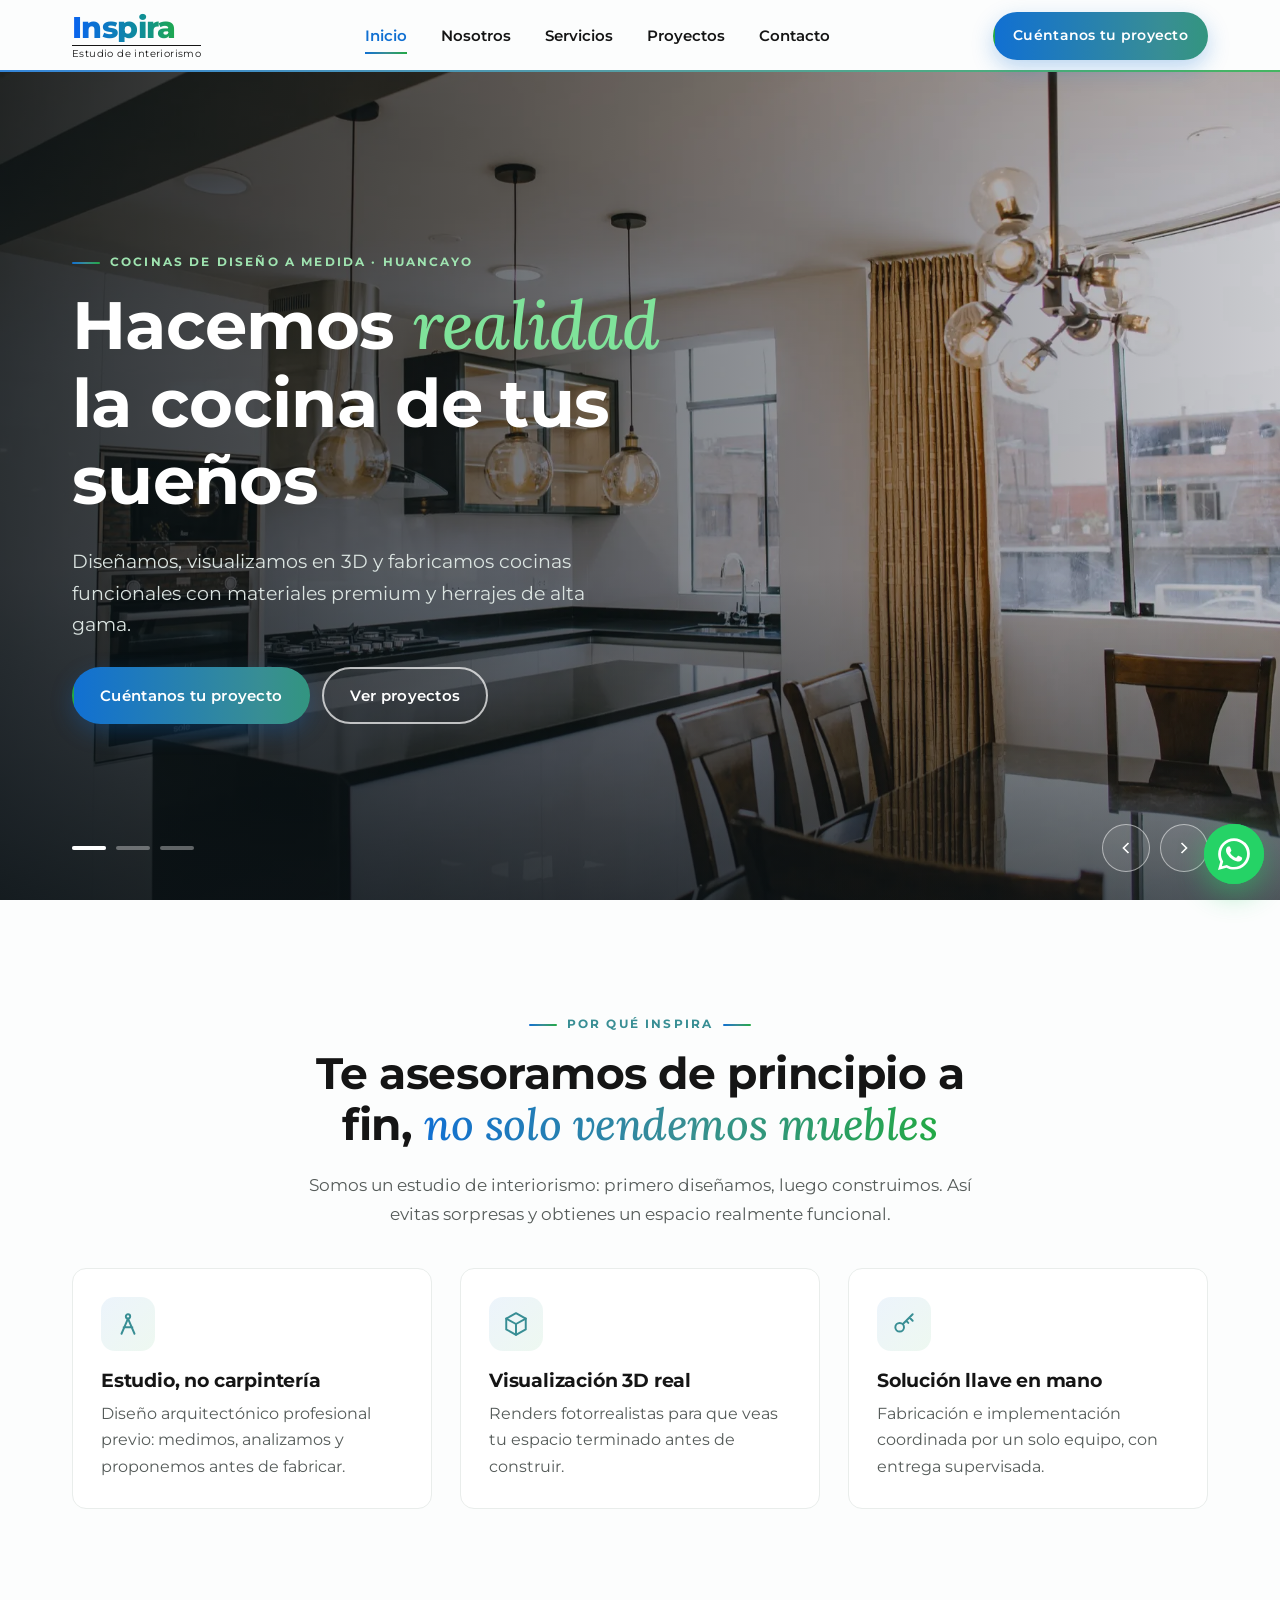
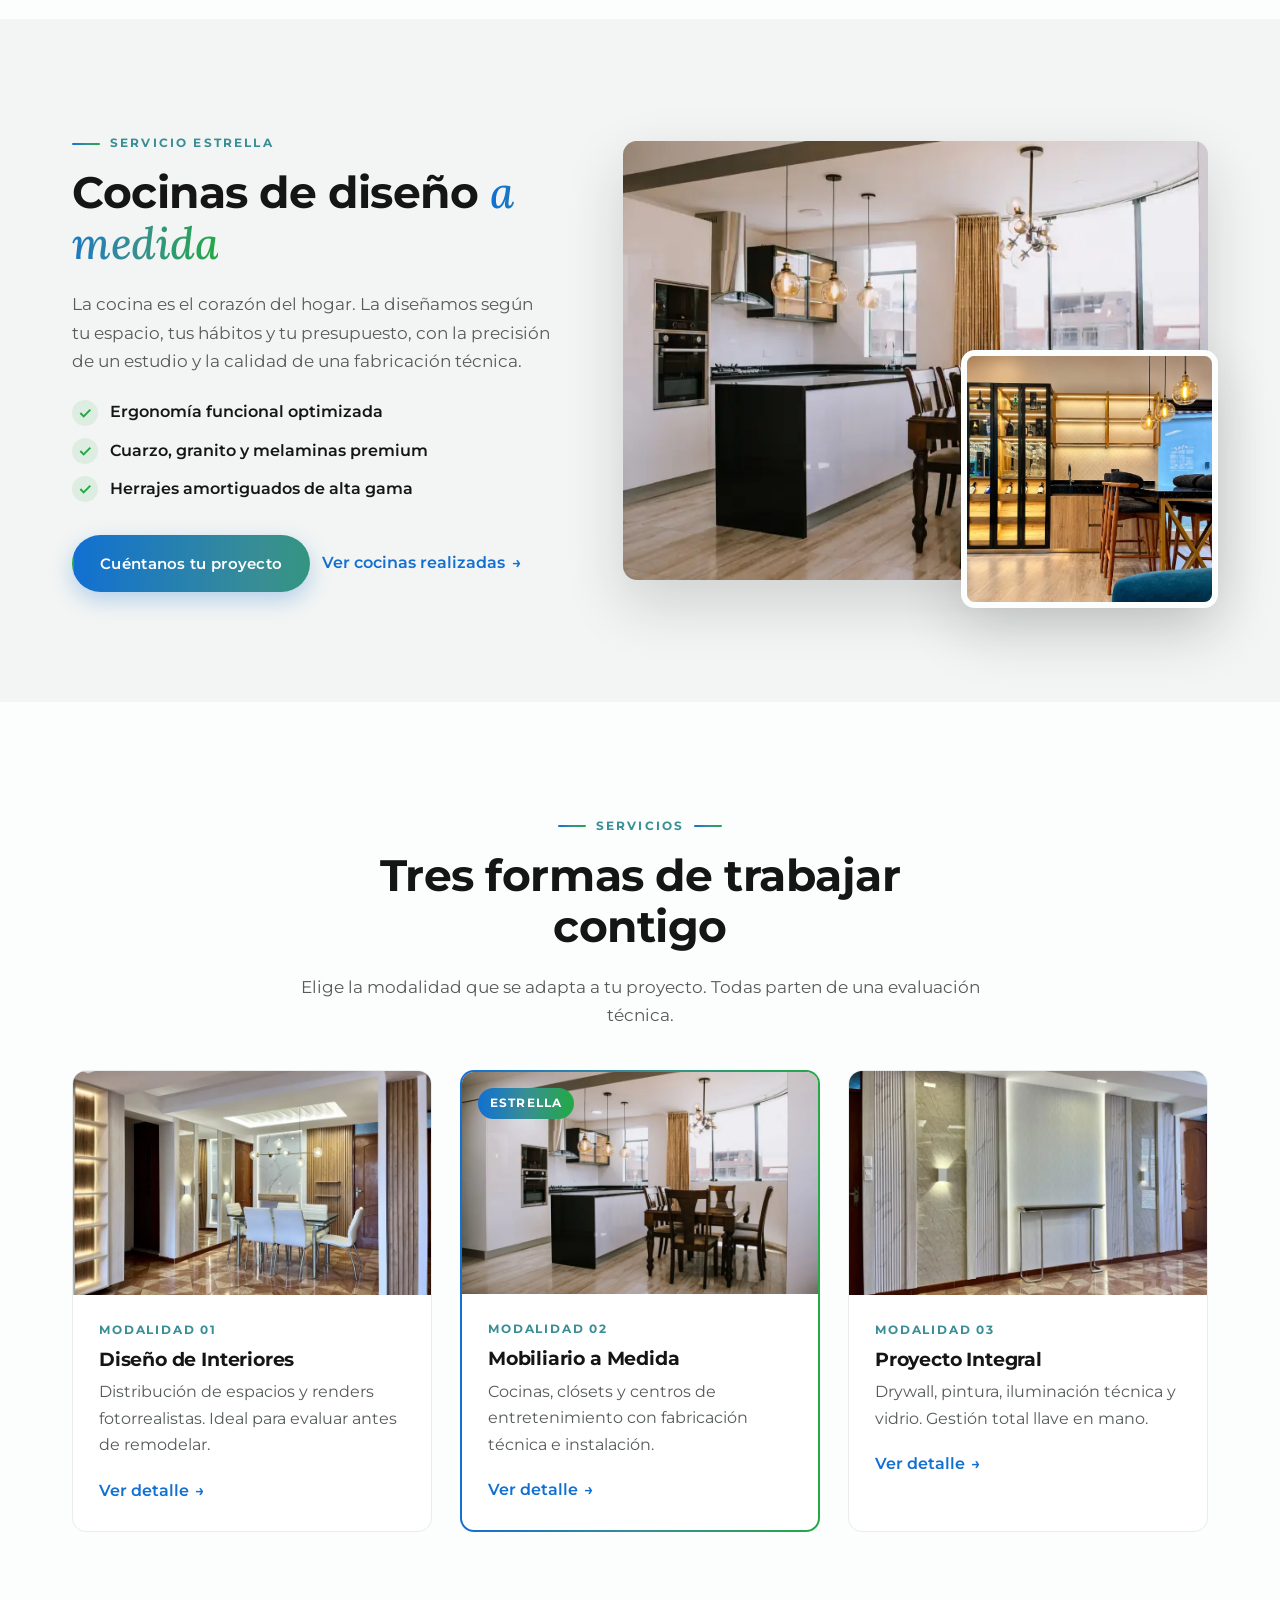
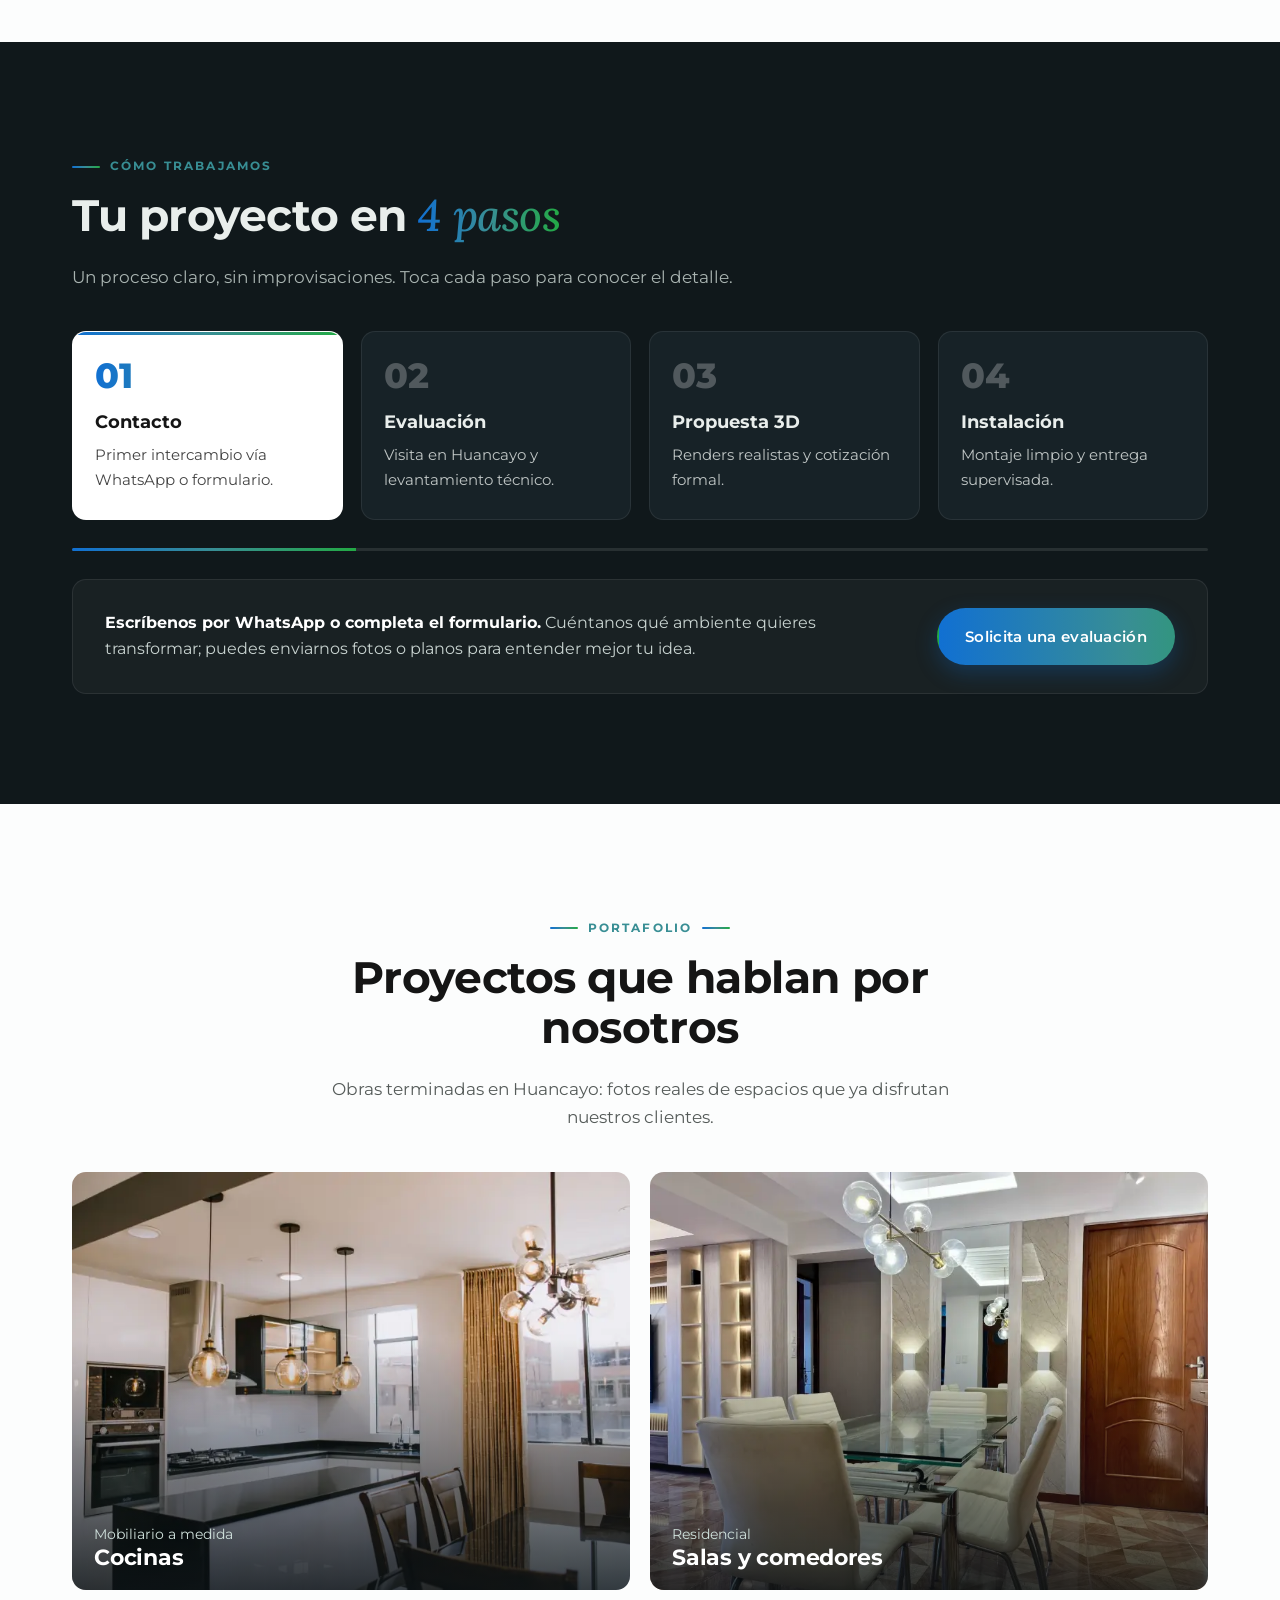
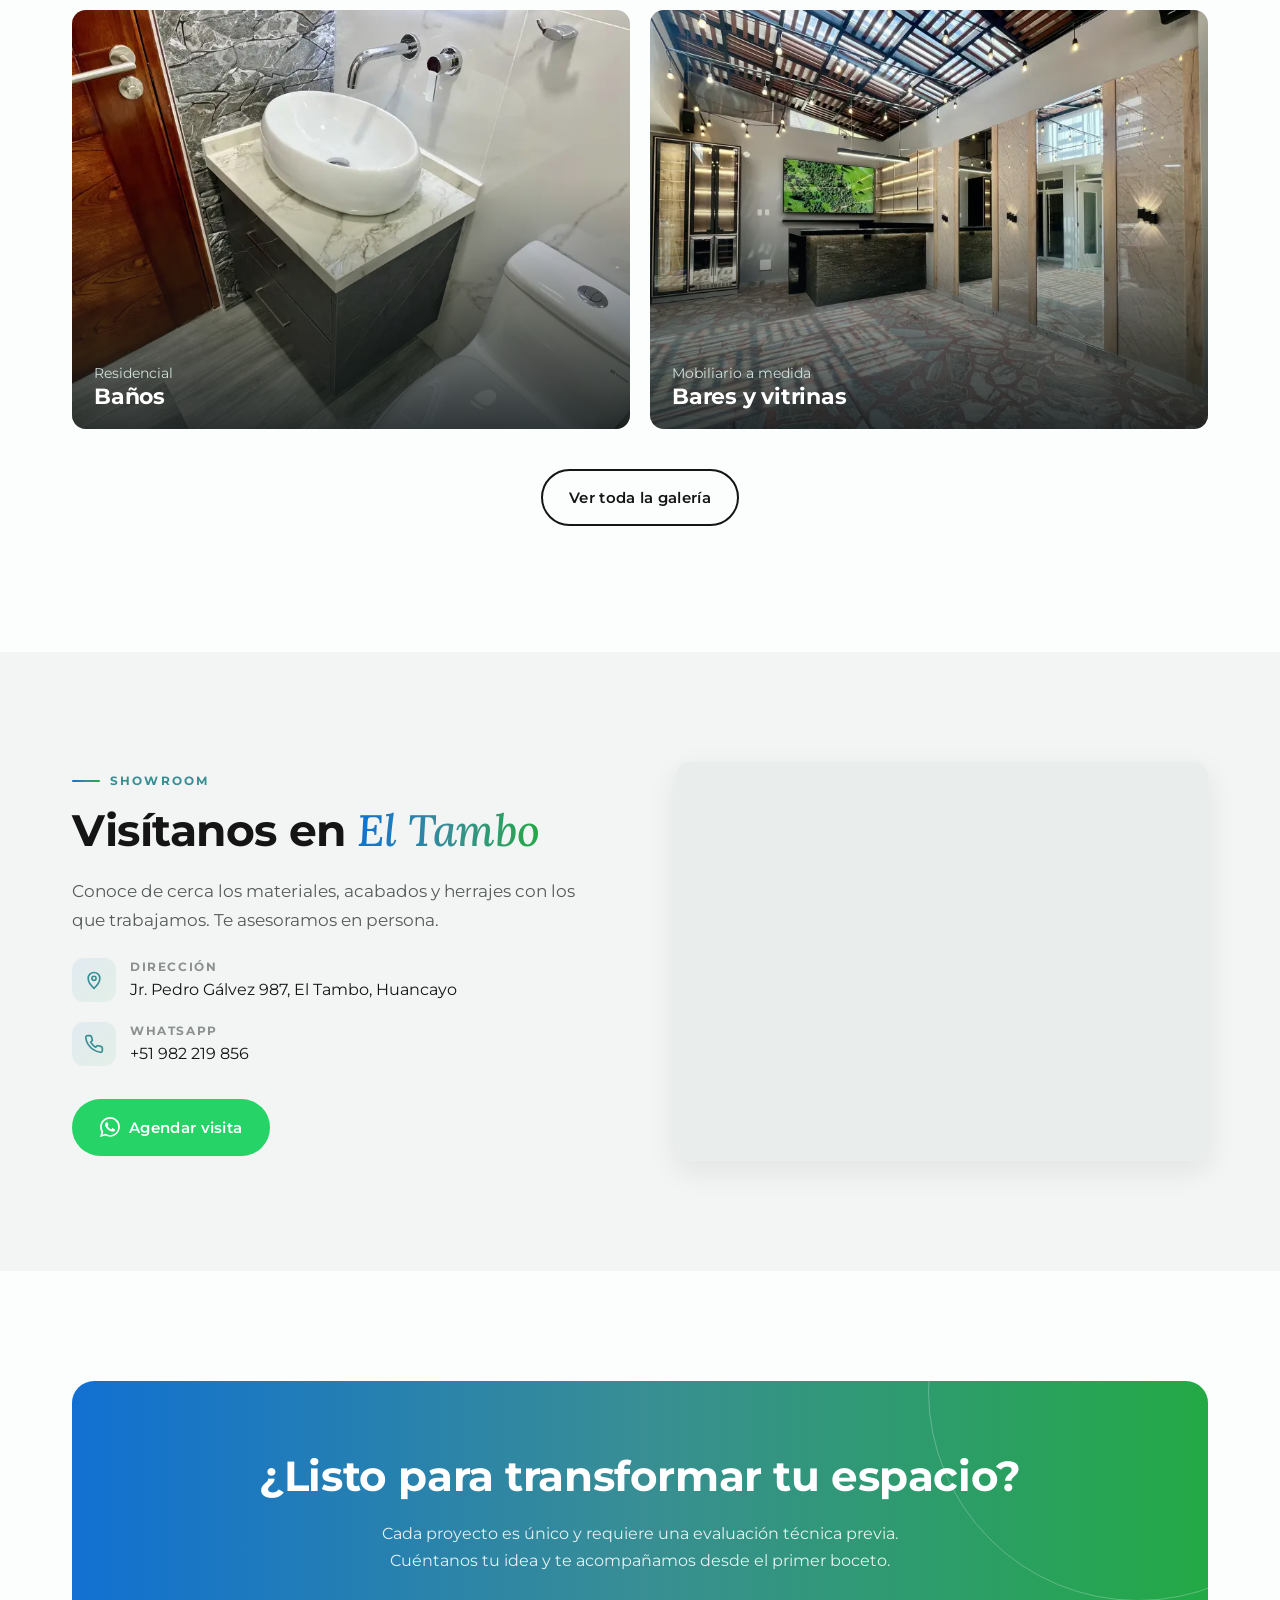
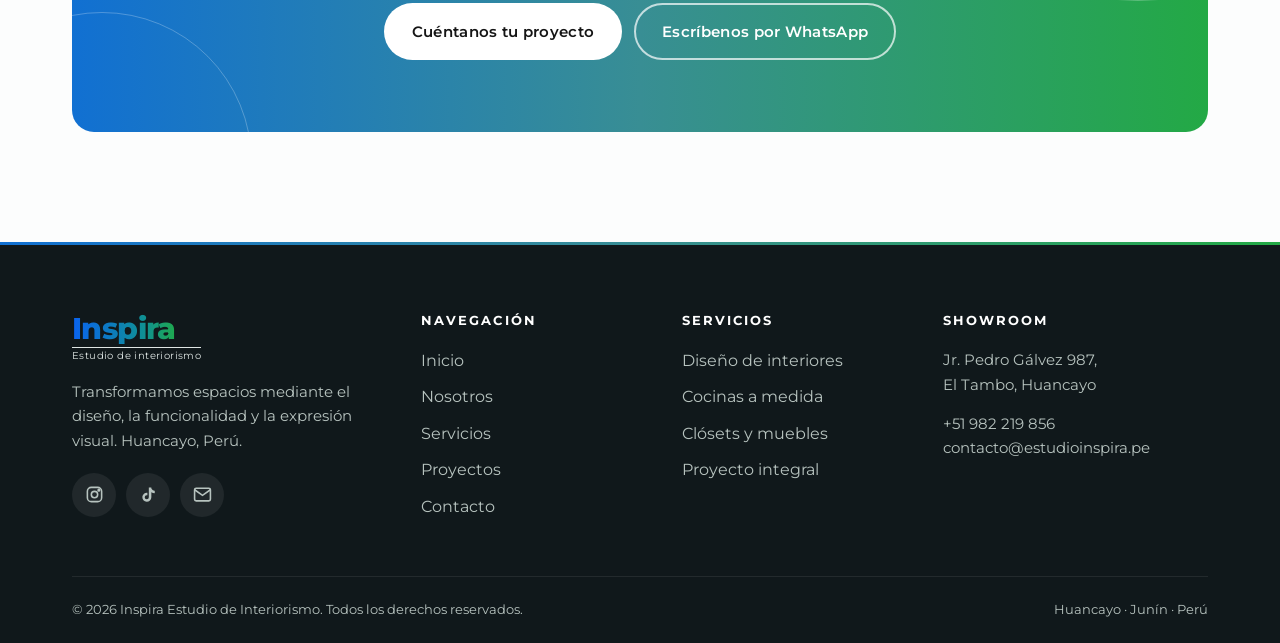
==== index.html @ d20b9d9a "Sitio web responsivo Inspira Estudio de Interiorismo Sitio estático (HTML/CSS/JS) con 5 páginas: Ini" ====
<!doctype html>
<html lang="es-PE">
<head>
  <meta charset="utf-8">
  <meta name="viewport" content="width=device-width, initial-scale=1, viewport-fit=cover">
  <title>Inspira Estudio de Interiorismo | Cocinas a medida en Huancayo</title>
  <meta name="description" content="Estudio de interiorismo en Huancayo. Diseñamos y fabricamos cocinas a medida, clósets y proyectos integrales con renders 3D antes de construir. Showroom en El Tambo.">
  <meta name="theme-color" content="#1170d2">
  <link rel="canonical" href="https://estudioinspira.pe/">
  <meta property="og:type" content="website">
  <meta property="og:locale" content="es_PE">
  <meta property="og:site_name" content="Inspira Estudio de Interiorismo">
  <meta property="og:title" content="Inspira | Hacemos realidad la cocina de tus sueños">
  <meta property="og:description" content="Diseño de interiores, cocinas y mobiliario a medida en Huancayo. Renders 3D y solución llave en mano.">
  <meta property="og:image" content="https://estudioinspira.pe/assets/img/cocina-3.webp">
  <link rel="icon" href="assets/img/favicon.svg" type="image/svg+xml">

  <link rel="preconnect" href="https://fonts.googleapis.com">
  <link rel="preconnect" href="https://fonts.gstatic.com" crossorigin>
  <link href="https://fonts.googleapis.com/css2?family=Lora:ital,wght@1,500&family=Montserrat:wght@400;500;600;700;800&display=swap" rel="stylesheet">
  <link rel="preload" as="image" href="assets/img/cocina-3.webp" type="image/webp">
  <link rel="stylesheet" href="assets/css/styles.css">

  <!-- Google Analytics 4: reemplazar G-XXXXXXXXXX por el ID real -->
  <script async src="https://www.googletagmanager.com/gtag/js?id=G-XXXXXXXXXX"></script>
  <script>window.dataLayer=window.dataLayer||[];function gtag(){dataLayer.push(arguments);}gtag('js',new Date());gtag('config','G-XXXXXXXXXX');</script>

  <script type="application/ld+json">
  {
    "@context": "https://schema.org",
    "@type": ["LocalBusiness", "HomeAndConstructionBusiness"],
    "@id": "https://estudioinspira.pe/#negocio",
    "name": "Inspira Estudio de Interiorismo",
    "description": "Estudio de interiorismo en Huancayo: diseño de interiores, cocinas y mobiliario a medida, proyectos integrales llave en mano.",
    "url": "https://estudioinspira.pe/",
    "image": "https://estudioinspira.pe/assets/img/cocina-3.webp",
    "telephone": "+51982219856",
    "email": "contacto@estudioinspira.pe",
    "address": {
      "@type": "PostalAddress",
      "streetAddress": "Jr. Pedro Gálvez 987",
      "addressLocality": "El Tambo, Huancayo",
      "addressRegion": "Junín",
      "addressCountry": "PE"
    },
    "areaServed": ["Huancayo", "El Tambo", "Chilca", "Junín"],
    "sameAs": ["https://www.instagram.com/Inspira__estudio", "https://www.tiktok.com/@estudio.inspira"]
  }
  </script>
</head>
<body>
  <a class="skip-link" href="#main">Saltar al contenido</a>

  <!-- ===== Header ===== -->
  <header class="header">
    <div class="container header__inner">
      <a class="logo" href="index.html" aria-label="Inspira Estudio de Interiorismo — Inicio">
        <span class="logo__name">Inspira</span><span class="logo__tag">Estudio de interiorismo</span>
      </a>
      <nav class="nav" aria-label="Principal">
        <ul class="nav__list">
          <li><a class="nav__link" href="index.html" aria-current="page">Inicio</a></li>
          <li><a class="nav__link" href="nosotros.html">Nosotros</a></li>
          <li><a class="nav__link" href="servicios.html">Servicios</a></li>
          <li><a class="nav__link" href="proyectos.html">Proyectos</a></li>
          <li><a class="nav__link" href="contacto.html">Contacto</a></li>
        </ul>
      </nav>
      <a class="btn btn--primary btn--sm header__cta" href="contacto.html">Cuéntanos tu proyecto</a>
      <button class="burger" type="button" aria-label="Abrir menú" aria-expanded="false" aria-controls="mobile-nav"><span></span></button>
    </div>
  </header>
  <nav class="mobile-nav" id="mobile-nav" aria-label="Menú móvil">
    <a class="m-link" href="index.html" aria-current="page">Inicio <span aria-hidden="true">→</span></a>
    <a class="m-link" href="nosotros.html">Nosotros <span aria-hidden="true">→</span></a>
    <a class="m-link" href="servicios.html">Servicios <span aria-hidden="true">→</span></a>
    <a class="m-link" href="proyectos.html">Proyectos <span aria-hidden="true">→</span></a>
    <a class="m-link" href="contacto.html">Contacto <span aria-hidden="true">→</span></a>
    <a class="btn btn--primary btn--block" href="contacto.html">Cuéntanos tu proyecto</a>
    <div class="mobile-nav__info">Jr. Pedro Gálvez 987, El Tambo, Huancayo<br>+51 982 219 856</div>
  </nav>

  <main id="main">
    <!-- ===== Hero slider ===== -->
    <section class="hero" aria-roledescription="carrusel" aria-label="Proyectos destacados">
      <div class="hero__slide is-active">
        <img src="assets/img/cocina-3.webp" srcset="assets/img/cocina-3-sm.webp 800w, assets/img/cocina-3.webp 1800w" sizes="100vw" alt="Cocina a medida con isla negra y luminarias colgantes diseñada por Inspira" fetchpriority="high">
        <div class="hero__caption">
          <div class="container">
            <div class="hero__content">
              <span class="eyebrow">Cocinas de diseño a medida · Huancayo</span>
              <h1 class="hero__title">Hacemos <span class="accent">realidad</span> la cocina de tus sueños</h1>
              <p>Diseñamos, visualizamos en 3D y fabricamos cocinas funcionales con materiales premium y herrajes de alta gama.</p>
              <div class="hero__actions">
                <a class="btn btn--primary" href="contacto.html">Cuéntanos tu proyecto</a>
                <a class="btn btn--ghost-light" href="proyectos.html">Ver proyectos</a>
              </div>
            </div>
          </div>
        </div>
      </div>
      <div class="hero__slide" aria-hidden="true">
        <img data-src="assets/img/sala-6.webp" alt="Comedor con muro de mármol, listones de madera y lámpara de globos de vidrio" src="[data-uri]">
        <div class="hero__caption">
          <div class="container">
            <div class="hero__content">
              <span class="eyebrow">Diseño de interiores</span>
              <h2 class="hero__title">Diseñamos espacios que <span class="accent">inspiran</span></h2>
              <p>Distribución inteligente, iluminación técnica y acabados pensados para tu forma de vivir.</p>
              <div class="hero__actions">
                <a class="btn btn--primary" href="contacto.html">Solicita una evaluación</a>
                <a class="btn btn--ghost-light" href="servicios.html">Nuestros servicios</a>
              </div>
            </div>
          </div>
        </div>
      </div>
      <div class="hero__slide" aria-hidden="true">
        <img data-src="assets/img/bar-3.webp" alt="Ambiente de bar con vitrinas iluminadas y techo de madera" src="[data-uri]">
        <div class="hero__caption">
          <div class="container">
            <div class="hero__content">
              <span class="eyebrow">Solución llave en mano</span>
              <h2 class="hero__title">Del render 3D a la <span class="accent">instalación</span></h2>
              <p>Un solo equipo coordina diseño, fabricación y montaje. Tú solo disfrutas el resultado.</p>
              <div class="hero__actions">
                <a class="btn btn--primary" href="contacto.html">Cuéntanos tu proyecto</a>
                <a class="btn btn--ghost-light" href="nosotros.html">Conócenos</a>
              </div>
            </div>
          </div>
        </div>
      </div>
      <div class="hero__controls">
        <div class="container">
          <div class="hero__dots">
            <button class="hero__dot is-active" type="button" aria-label="Ir a la diapositiva 1"></button>
            <button class="hero__dot" type="button" aria-label="Ir a la diapositiva 2"></button>
            <button class="hero__dot" type="button" aria-label="Ir a la diapositiva 3"></button>
          </div>
          <div class="hero__arrows">
            <button class="hero__arrow hero__arrow--prev" type="button" aria-label="Anterior"><svg viewBox="0 0 24 24" fill="none" stroke="currentColor" stroke-width="2"><path d="M15 18l-6-6 6-6"/></svg></button>
            <button class="hero__arrow hero__arrow--next" type="button" aria-label="Siguiente"><svg viewBox="0 0 24 24" fill="none" stroke="currentColor" stroke-width="2"><path d="M9 18l6-6-6-6"/></svg></button>
          </div>
        </div>
      </div>
    </section>

    <!-- ===== Posicionamiento ===== -->
    <section class="section">
      <div class="container">
        <div class="section-head center reveal">
          <span class="eyebrow">Por qué Inspira</span>
          <h2 class="section-title">Te asesoramos de principio a fin, <span class="accent text-grad">no solo vendemos muebles</span></h2>
          <p class="lead">Somos un estudio de interiorismo: primero diseñamos, luego construimos. Así evitas sorpresas y obtienes un espacio realmente funcional.</p>
        </div>
        <div class="grid grid-3">
          <article class="card reveal">
            <div class="icon-box"><svg viewBox="0 0 24 24" fill="none" stroke="currentColor" stroke-width="1.8" stroke-linecap="round" stroke-linejoin="round"><circle cx="12" cy="5" r="2"/><path d="M12 7l-6 14M12 7l6 14M8 15h8"/></svg></div>
            <h3>Estudio, no carpintería</h3>
            <p>Diseño arquitectónico profesional previo: medimos, analizamos y proponemos antes de fabricar.</p>
          </article>
          <article class="card reveal" data-delay="1">
            <div class="icon-box"><svg viewBox="0 0 24 24" fill="none" stroke="currentColor" stroke-width="1.8" stroke-linecap="round" stroke-linejoin="round"><path d="M12 2l9 5v10l-9 5-9-5V7z"/><path d="M12 22V12M21 7l-9 5-9-5"/></svg></div>
            <h3>Visualización 3D real</h3>
            <p>Renders fotorrealistas para que veas tu espacio terminado antes de construir.</p>
          </article>
          <article class="card reveal" data-delay="2">
            <div class="icon-box"><svg viewBox="0 0 24 24" fill="none" stroke="currentColor" stroke-width="1.8" stroke-linecap="round" stroke-linejoin="round"><circle cx="8" cy="15" r="4"/><path d="M11 12l9-9M17 6l3 3M14 9l2 2"/></svg></div>
            <h3>Solución llave en mano</h3>
            <p>Fabricación e implementación coordinada por un solo equipo, con entrega supervisada.</p>
          </article>
        </div>
      </div>
    </section>

    <!-- ===== Cocinas estrella ===== -->
    <section class="section section--gray" id="cocinas">
      <div class="container split split--wide-media">
        <div class="reveal">
          <span class="eyebrow">Servicio estrella</span>
          <h2 class="section-title">Cocinas de diseño <span class="accent text-grad">a medida</span></h2>
          <p class="lead">La cocina es el corazón del hogar. La diseñamos según tu espacio, tus hábitos y tu presupuesto, con la precisión de un estudio y la calidad de una fabricación técnica.</p>
          <ul class="checklist">
            <li><svg viewBox="0 0 24 24" fill="none" stroke="currentColor" stroke-width="3"><path d="M5 12l5 5L20 7"/></svg>Ergonomía funcional optimizada</li>
            <li><svg viewBox="0 0 24 24" fill="none" stroke="currentColor" stroke-width="3"><path d="M5 12l5 5L20 7"/></svg>Cuarzo, granito y melaminas premium</li>
            <li><svg viewBox="0 0 24 24" fill="none" stroke="currentColor" stroke-width="3"><path d="M5 12l5 5L20 7"/></svg>Herrajes amortiguados de alta gama</li>
          </ul>
          <div class="hero__actions">
            <a class="btn btn--primary" href="contacto.html">Cuéntanos tu proyecto</a>
            <a class="link-arrow" href="proyectos.html#cocinas">Ver cocinas realizadas</a>
          </div>
        </div>
        <div class="feature-media reveal" data-delay="1">
          <div class="feature-media__main">
            <img src="assets/img/cocina-1-sm.webp" srcset="assets/img/cocina-1-sm.webp 800w, assets/img/cocina-1.webp 1800w" sizes="(min-width: 992px) 600px, 100vw" alt="Cocina integrada al comedor con isla blanca y cubierta negra" loading="lazy" width="800" height="534">
          </div>
          <div class="feature-media__float">
            <img src="assets/img/bar-1-sm.webp" alt="Detalle de vitrina iluminada y barra de cocina" loading="lazy" width="800" height="621">
          </div>
        </div>
      </div>
    </section>

    <!-- ===== Modalidades ===== -->
    <section class="section">
      <div class="container">
        <div class="section-head center reveal">
          <span class="eyebrow">Servicios</span>
          <h2 class="section-title">Tres formas de trabajar contigo</h2>
          <p class="lead">Elige la modalidad que se adapta a tu proyecto. Todas parten de una evaluación técnica.</p>
        </div>
        <div class="grid grid-3">
          <article class="card service reveal">
            <div class="service__media"><img src="assets/img/sala-1-sm.webp" alt="Comedor con estanterías iluminadas" loading="lazy" width="800" height="600"></div>
            <div class="service__body">
              <span class="service__kicker">Modalidad 01</span>
              <h3>Diseño de Interiores</h3>
              <p>Distribución de espacios y renders fotorrealistas. Ideal para evaluar antes de remodelar.</p>
              <a class="link-arrow" href="servicios.html#diseno" style="margin-top:1.2rem">Ver detalle</a>
            </div>
          </article>
          <article class="card service service--star reveal" data-delay="1">
            <span class="badge">Estrella</span>
            <div class="service__media"><img src="assets/img/cocina-2-sm.webp" alt="Cocina a medida con isla" loading="lazy" width="800" height="534"></div>
            <div class="service__body">
              <span class="service__kicker">Modalidad 02</span>
              <h3>Mobiliario a Medida</h3>
              <p>Cocinas, clósets y centros de entretenimiento con fabricación técnica e instalación.</p>
              <a class="link-arrow" href="servicios.html#mobiliario" style="margin-top:1.2rem">Ver detalle</a>
            </div>
          </article>
          <article class="card service reveal" data-delay="2">
            <div class="service__media"><img src="assets/img/sala-7-sm.webp" alt="Muro con paneles, iluminación de pared y acabados" loading="lazy" width="800" height="600"></div>
            <div class="service__body">
              <span class="service__kicker">Modalidad 03</span>
              <h3>Proyecto Integral</h3>
              <p>Drywall, pintura, iluminación técnica y vidrio. Gestión total llave en mano.</p>
              <a class="link-arrow" href="servicios.html#integral" style="margin-top:1.2rem">Ver detalle</a>
            </div>
          </article>
        </div>
      </div>
    </section>

    <!-- ===== 4 pasos ===== -->
    <section class="section section--dark">
      <div class="container" data-steps>
        <div class="section-head reveal">
          <span class="eyebrow">Cómo trabajamos</span>
          <h2 class="section-title">Tu proyecto en <span class="accent text-grad">4 pasos</span></h2>
          <p class="lead">Un proceso claro, sin improvisaciones. Toca cada paso para conocer el detalle.</p>
        </div>
        <div class="steps" role="tablist" aria-label="Pasos del proceso">
          <button class="step" type="button" role="tab" data-detail="<strong>Escríbenos por WhatsApp o completa el formulario.</strong> Cuéntanos qué ambiente quieres transformar; puedes enviarnos fotos o planos para entender mejor tu idea.">
            <span class="step__num">01</span><span class="step__title">Contacto</span><span class="step__text">Primer intercambio vía WhatsApp o formulario.</span>
          </button>
          <button class="step" type="button" role="tab" data-detail="<strong>Visitamos tu espacio en Huancayo.</strong> Hacemos el levantamiento técnico: medidas, instalaciones existentes, iluminación y necesidades de uso.">
            <span class="step__num">02</span><span class="step__title">Evaluación</span><span class="step__text">Visita en Huancayo y levantamiento técnico.</span>
          </button>
          <button class="step" type="button" role="tab" data-detail="<strong>Te presentamos renders realistas y una cotización formal.</strong> Ajustamos materiales, colores y distribución hasta que el diseño sea exactamente lo que buscas.">
            <span class="step__num">03</span><span class="step__title">Propuesta 3D</span><span class="step__text">Renders realistas y cotización formal.</span>
          </button>
          <button class="step" type="button" role="tab" data-detail="<strong>Fabricamos e instalamos con montaje limpio.</strong> Nuestro equipo supervisa cada detalle hasta la entrega final de tu espacio.">
            <span class="step__num">04</span><span class="step__title">Instalación</span><span class="step__text">Montaje limpio y entrega supervisada.</span>
          </button>
        </div>
        <div class="steps-progress" aria-hidden="true"><span></span></div>
        <div class="step-detail">
          <p data-step-detail aria-live="polite"></p>
          <a class="btn btn--primary" href="contacto.html">Solicita una evaluación</a>
        </div>
      </div>
    </section>

    <!-- ===== Proyectos destacados ===== -->
    <section class="section">
      <div class="container">
        <div class="section-head center reveal">
          <span class="eyebrow">Portafolio</span>
          <h2 class="section-title">Proyectos que hablan por nosotros</h2>
          <p class="lead">Obras terminadas en Huancayo: fotos reales de espacios que ya disfrutan nuestros clientes.</p>
        </div>
        <div class="grid grid-2">
          <a class="collection reveal" href="proyectos.html#cocinas">
            <img src="assets/img/cocina-3-sm.webp" alt="Cocina con isla y comedor integrado" loading="lazy" width="800" height="534">
            <div class="collection__info"><div><small>Mobiliario a medida</small><h3>Cocinas</h3></div><span class="collection__go" aria-hidden="true">→</span></div>
          </a>
          <a class="collection reveal" data-delay="1" href="proyectos.html#residencial">
            <img src="assets/img/sala-2-sm.webp" alt="Comedor con mesa de vidrio y estantería iluminada" loading="lazy" width="800" height="600">
            <div class="collection__info"><div><small>Residencial</small><h3>Salas y comedores</h3></div><span class="collection__go" aria-hidden="true">→</span></div>
          </a>
          <a class="collection reveal" href="proyectos.html#residencial">
            <img src="assets/img/bano-3-sm.webp" alt="Baño con lavatorio de sobreponer y mármol" loading="lazy" width="800" height="600">
            <div class="collection__info"><div><small>Residencial</small><h3>Baños</h3></div><span class="collection__go" aria-hidden="true">→</span></div>
          </a>
          <a class="collection reveal" data-delay="1" href="proyectos.html#residencial">
            <img src="assets/img/bar-4-sm.webp" alt="Bar con vitrinas iluminadas y techo de madera" loading="lazy" width="800" height="600">
            <div class="collection__info"><div><small>Mobiliario a medida</small><h3>Bares y vitrinas</h3></div><span class="collection__go" aria-hidden="true">→</span></div>
          </a>
        </div>
        <p style="text-align:center;margin-top:2.5rem"><a class="btn btn--outline" href="proyectos.html">Ver toda la galería</a></p>
      </div>
    </section>

    <!-- ===== Showroom ===== -->
    <section class="section section--gray">
      <div class="container split">
        <div class="reveal">
          <span class="eyebrow">Showroom</span>
          <h2 class="section-title">Visítanos en <span class="accent text-grad">El Tambo</span></h2>
          <p class="lead">Conoce de cerca los materiales, acabados y herrajes con los que trabajamos. Te asesoramos en persona.</p>
          <ul class="info-list">
            <li><span class="icon-box"><svg viewBox="0 0 24 24" fill="none" stroke="currentColor" stroke-width="2"><path d="M12 22s7-6.2 7-12a7 7 0 10-14 0c0 5.8 7 12 7 12z"/><circle cx="12" cy="10" r="2.5"/></svg></span><div><small>Dirección</small>Jr. Pedro Gálvez 987, El Tambo, Huancayo</div></li>
            <li><span class="icon-box"><svg viewBox="0 0 24 24" fill="none" stroke="currentColor" stroke-width="2"><path d="M22 16.9v3a2 2 0 01-2.2 2 19.8 19.8 0 01-8.6-3.1 19.5 19.5 0 01-6-6A19.8 19.8 0 012.1 4.2 2 2 0 014.1 2h3a2 2 0 012 1.7c.1.9.4 1.8.7 2.7a2 2 0 01-.5 2.1L8 9.8a16 16 0 006 6l1.3-1.3a2 2 0 012.1-.4c.9.3 1.8.6 2.7.7a2 2 0 011.7 2z"/></svg></span><div><small>WhatsApp</small><a href="#" data-wa data-wa-loc="home_showroom">+51 982 219 856</a></div></li>
          </ul>
          <a class="btn btn--wa" href="#" data-wa="Hola Inspira 👋, quisiera agendar una visita al showroom de El Tambo." data-wa-loc="home_showroom_btn">
            <svg viewBox="0 0 24 24" fill="currentColor"><path d="M17.5 14.4c-.3-.1-1.8-.9-2-1-.3-.1-.5-.1-.7.1-.2.3-.8 1-.9 1.2-.2.2-.3.2-.6.1-.3-.1-1.3-.5-2.4-1.5-.9-.8-1.5-1.8-1.7-2.1-.2-.3 0-.5.1-.6l.4-.5c.2-.2.2-.3.3-.5.1-.2 0-.4 0-.5l-.9-2.2c-.2-.6-.5-.5-.7-.5h-.6c-.2 0-.5.1-.8.4-.3.3-1 1-1 2.5s1.1 2.9 1.2 3.1c.1.2 2.1 3.2 5.1 4.5.7.3 1.3.5 1.7.6.7.2 1.4.2 1.9.1.6-.1 1.8-.7 2-1.4.2-.7.2-1.3.2-1.4-.1-.2-.3-.3-.6-.4zM12 21.8c-1.8 0-3.5-.5-5-1.4l-.4-.2-3.7 1 1-3.6-.2-.4C2.7 15.6 2.2 13.8 2.2 12 2.2 6.6 6.6 2.2 12 2.2c2.6 0 5.1 1 6.9 2.9 1.8 1.8 2.9 4.3 2.9 6.9 0 5.4-4.4 9.8-9.8 9.8zm8.4-18.2C18.1 1.3 15.2.1 12 .1 5.5.1.1 5.4.1 12c0 2.1.5 4.1 1.6 5.9L0 24l6.3-1.7c1.7.9 3.7 1.4 5.7 1.4 6.6 0 11.9-5.3 11.9-11.9 0-3.2-1.2-6.2-3.5-8.4z"/></svg>
            Agendar visita
          </a>
        </div>
        <div class="map reveal" data-delay="1">
          <iframe title="Mapa del showroom de Inspira en El Tambo, Huancayo" src="https://www.google.com/maps?q=Jr.+Pedro+G%C3%A1lvez+987,+El+Tambo,+Huancayo,+Per%C3%BA&output=embed" loading="lazy" referrerpolicy="no-referrer-when-downgrade"></iframe>
        </div>
      </div>
    </section>

    <!-- ===== CTA ===== -->
    <section class="section">
      <div class="container">
        <div class="cta-band reveal">
          <h2>¿Listo para transformar tu espacio?</h2>
          <p>Cada proyecto es único y requiere una evaluación técnica previa. Cuéntanos tu idea y te acompañamos desde el primer boceto.</p>
          <div class="cta-band__actions">
            <a class="btn btn--light" href="contacto.html">Cuéntanos tu proyecto</a>
            <a class="btn btn--ghost-light" href="#" data-wa data-wa-loc="home_cta">Escríbenos por WhatsApp</a>
          </div>
        </div>
      </div>
    </section>
  </main>

  <!-- ===== Footer ===== -->
  <footer class="footer">
    <div class="container">
      <div class="footer__grid">
        <div>
          <a class="logo logo--light" href="index.html" aria-label="Inspira — Inicio"><span class="logo__name">Inspira</span><span class="logo__tag">Estudio de interiorismo</span></a>
          <p style="margin-top:1.2rem">Transformamos espacios mediante el diseño, la funcionalidad y la expresión visual. Huancayo, Perú.</p>
          <div class="socials">
            <a href="https://www.instagram.com/Inspira__estudio" target="_blank" rel="noopener" aria-label="Instagram"><svg viewBox="0 0 24 24" fill="none" stroke="currentColor" stroke-width="2"><rect x="3" y="3" width="18" height="18" rx="5"/><circle cx="12" cy="12" r="4"/><circle cx="17.5" cy="6.5" r="1" fill="currentColor"/></svg></a>
            <a href="https://www.tiktok.com/@estudio.inspira" target="_blank" rel="noopener" aria-label="TikTok"><svg viewBox="0 0 24 24" fill="currentColor"><path d="M16.6 5.8A4.3 4.3 0 0115.5 3h-3.1v12.4a2.6 2.6 0 11-2.6-2.6c.3 0 .5 0 .8.1V9.7a5.7 5.7 0 105 5.7V9a7.4 7.4 0 004.3 1.4V7.3s-1.9.1-3.3-1.5z"/></svg></a>
            <a href="mailto:contacto@estudioinspira.pe" aria-label="Correo electrónico"><svg viewBox="0 0 24 24" fill="none" stroke="currentColor" stroke-width="2"><rect x="2" y="4" width="20" height="16" rx="2"/><path d="M22 6l-10 7L2 6"/></svg></a>
          </div>
        </div>
        <div>
          <h4>Navegación</h4>
          <ul class="footer__links">
            <li><a href="index.html">Inicio</a></li>
            <li><a href="nosotros.html">Nosotros</a></li>
            <li><a href="servicios.html">Servicios</a></li>
            <li><a href="proyectos.html">Proyectos</a></li>
            <li><a href="contacto.html">Contacto</a></li>
          </ul>
        </div>
        <div>
          <h4>Servicios</h4>
          <ul class="footer__links">
            <li><a href="servicios.html#diseno">Diseño de interiores</a></li>
            <li><a href="servicios.html#mobiliario">Cocinas a medida</a></li>
            <li><a href="servicios.html#mobiliario">Clósets y muebles</a></li>
            <li><a href="servicios.html#integral">Proyecto integral</a></li>
          </ul>
        </div>
        <div>
          <h4>Showroom</h4>
          <p>Jr. Pedro Gálvez 987,<br>El Tambo, Huancayo</p>
          <p><a href="#" data-wa data-wa-loc="footer">+51 982 219 856</a><br><a href="mailto:contacto@estudioinspira.pe">contacto@estudioinspira.pe</a></p>
        </div>
      </div>
      <div class="footer__bottom">
        <span>© <span data-year>2026</span> Inspira Estudio de Interiorismo. Todos los derechos reservados.</span>
        <span>Huancayo · Junín · Perú</span>
      </div>
    </div>
  </footer>

  <a class="wa-float" href="#" data-wa data-wa-loc="float" aria-label="Escríbenos por WhatsApp">
    <span class="wa-float__tip">¿Hablamos de tu proyecto?</span>
    <svg viewBox="0 0 24 24" fill="currentColor"><path d="M17.5 14.4c-.3-.1-1.8-.9-2-1-.3-.1-.5-.1-.7.1-.2.3-.8 1-.9 1.2-.2.2-.3.2-.6.1-.3-.1-1.3-.5-2.4-1.5-.9-.8-1.5-1.8-1.7-2.1-.2-.3 0-.5.1-.6l.4-.5c.2-.2.2-.3.3-.5.1-.2 0-.4 0-.5l-.9-2.2c-.2-.6-.5-.5-.7-.5h-.6c-.2 0-.5.1-.8.4-.3.3-1 1-1 2.5s1.1 2.9 1.2 3.1c.1.2 2.1 3.2 5.1 4.5.7.3 1.3.5 1.7.6.7.2 1.4.2 1.9.1.6-.1 1.8-.7 2-1.4.2-.7.2-1.3.2-1.4-.1-.2-.3-.3-.6-.4zM12 21.8c-1.8 0-3.5-.5-5-1.4l-.4-.2-3.7 1 1-3.6-.2-.4C2.7 15.6 2.2 13.8 2.2 12 2.2 6.6 6.6 2.2 12 2.2c2.6 0 5.1 1 6.9 2.9 1.8 1.8 2.9 4.3 2.9 6.9 0 5.4-4.4 9.8-9.8 9.8zm8.4-18.2C18.1 1.3 15.2.1 12 .1 5.5.1.1 5.4.1 12c0 2.1.5 4.1 1.6 5.9L0 24l6.3-1.7c1.7.9 3.7 1.4 5.7 1.4 6.6 0 11.9-5.3 11.9-11.9 0-3.2-1.2-6.2-3.5-8.4z"/></svg>
  </a>

  <script src="assets/js/main.js" defer></script>
</body>
</html>
---- assets/css/styles.css ----
/* =========================================================
   Inspira · Estudio de Interiorismo — estilos globales
   Mobile first. Paleta y tipografías según manual de marca.
   ========================================================= */

:root {
  --blue: #1170d2;
  --green: #23a945;
  --teal: #388e94;
  --ink: #151515;
  --paper: #fcfdfd;
  --gray-50: #f3f5f4;
  --gray-100: #e9edeb;
  --gray-400: #8a918e;
  --gray-600: #555b59;
  --dark: #10181b;
  --dark-2: #172227;

  --grad: linear-gradient(90deg, var(--blue) 0%, var(--teal) 50%, var(--green) 100%);
  --grad-soft: linear-gradient(135deg, rgba(17,112,210,.08), rgba(35,169,69,.08));

  --font: "Montserrat", Arial, Helvetica, sans-serif;
  --font-accent: "Lora", Georgia, serif;

  --radius: 14px;
  --radius-sm: 8px;
  --shadow: 0 10px 30px rgba(16, 24, 27, .08);
  --shadow-lg: 0 24px 60px rgba(16, 24, 27, .16);
  --header-h: 72px;
  --container: 1200px;
  --ease: cubic-bezier(.2, .7, .2, 1);
}

*, *::before, *::after { box-sizing: border-box; }
html { scroll-behavior: smooth; scroll-padding-top: var(--header-h); }
body {
  margin: 0;
  font-family: var(--font);
  font-size: 16px;
  line-height: 1.65;
  color: var(--ink);
  background: var(--paper);
  -webkit-font-smoothing: antialiased;
  overflow-x: hidden;
}
img { max-width: 100%; display: block; height: auto; }
a { color: inherit; text-decoration: none; }
button, input, select, textarea { font: inherit; color: inherit; }
h1, h2, h3, h4 { margin: 0 0 .5em; line-height: 1.15; font-weight: 700; letter-spacing: -.01em; }
p { margin: 0 0 1em; }
ul { margin: 0; padding: 0; list-style: none; }
:focus-visible { outline: 3px solid var(--teal); outline-offset: 3px; border-radius: 4px; }

.container { width: 100%; max-width: var(--container); margin: 0 auto; padding: 0 16px; }
@media (min-width: 768px) { .container { padding: 0 32px; } }

.visually-hidden { position: absolute !important; width: 1px; height: 1px; overflow: hidden; clip: rect(0 0 0 0); white-space: nowrap; }
.skip-link { position: absolute; left: 16px; top: -60px; background: var(--ink); color: #fff; padding: 10px 16px; border-radius: var(--radius-sm); z-index: 200; }
.skip-link:focus { top: 12px; }

/* ---------- Tipografía utilitaria ---------- */
.eyebrow {
  display: inline-block;
  font-size: .75rem; font-weight: 700; letter-spacing: .18em; text-transform: uppercase;
  color: var(--teal); margin-bottom: .9rem;
}
.eyebrow::before { content: ""; display: inline-block; width: 28px; height: 2px; background: var(--grad); vertical-align: middle; margin-right: 10px; border-radius: 2px; }
.accent { font-family: var(--font-accent); font-style: italic; font-weight: 500; }
.text-grad { background: var(--grad); -webkit-background-clip: text; background-clip: text; color: transparent; }
.green { color: var(--green); }
.lead { font-size: 1.075rem; color: var(--gray-600); }
.section-title { font-size: clamp(1.75rem, 4.5vw, 2.75rem); }
.section-head { max-width: 680px; margin-bottom: 2.5rem; }
.section-head.center { margin-left: auto; margin-right: auto; text-align: center; }
.section-head.center .eyebrow::after { content: ""; display: inline-block; width: 28px; height: 2px; background: var(--grad); vertical-align: middle; margin-left: 10px; border-radius: 2px; }

.section { padding: 72px 0; }
@media (min-width: 992px) { .section { padding: 110px 0; } }
.section--gray { background: var(--gray-50); }
.section--dark { background: var(--dark); color: #e9eeec; }
.section--dark .lead { color: #a9b4b1; }

/* ---------- Botones ---------- */
.btn {
  display: inline-flex; align-items: center; justify-content: center; gap: .6em;
  padding: 14px 26px; min-height: 48px;
  font-weight: 600; font-size: .95rem; letter-spacing: .02em;
  border-radius: 999px; border: 2px solid transparent; cursor: pointer;
  transition: transform .25s var(--ease), box-shadow .25s var(--ease), background-color .25s, color .25s, border-color .25s;
  white-space: nowrap;
}
.btn svg { width: 20px; height: 20px; flex: none; }
.btn:hover { transform: translateY(-2px); }
.btn--primary { background: var(--grad); background-size: 160% 100%; color: #fff; box-shadow: 0 8px 22px rgba(17,112,210,.28); }
.btn--primary:hover { background-position: 100% 0; box-shadow: 0 12px 28px rgba(35,169,69,.32); }
.btn--outline { border-color: currentColor; background: transparent; }
.btn--outline:hover { background: var(--ink); color: #fff; border-color: var(--ink); }
.btn--light { background: #fff; color: var(--ink); }
.btn--ghost-light { border-color: rgba(255,255,255,.7); color: #fff; }
.btn--ghost-light:hover { background: #fff; color: var(--ink); }
.btn--wa { background: #25d366; color: #fff; }
.btn--wa:hover { background: #1ebe5a; box-shadow: 0 10px 24px rgba(37,211,102,.35); }
.btn--sm { padding: 10px 18px; min-height: 42px; font-size: .875rem; }
.btn--block { width: 100%; }
.link-arrow { font-weight: 600; display: inline-flex; align-items: center; gap: .4em; color: var(--blue); }
.link-arrow::after { content: "→"; transition: transform .25s var(--ease); }
.link-arrow:hover::after { transform: translateX(4px); }

/* ---------- Logo ---------- */
.logo { display: inline-flex; flex-direction: column; line-height: 1; }
.logo__name {
  font-weight: 800; font-size: 1.85rem; letter-spacing: -.02em;
  background: linear-gradient(90deg, #0a63f0, #0f8f95 55%, #2bbd16);
  -webkit-background-clip: text; background-clip: text; color: transparent;
}
.logo__tag { font-size: .62rem; letter-spacing: .04em; color: var(--ink); border-top: 1px solid var(--ink); padding-top: 3px; margin-top: 3px; }
.logo--light .logo__tag { color: #dfe6e4; border-color: #dfe6e4; }

/* ---------- Header / Navbar (sticky) ---------- */
.header {
  position: sticky; top: 0; z-index: 100;
  background: rgba(252,253,253,.92);
  backdrop-filter: saturate(160%) blur(12px); -webkit-backdrop-filter: saturate(160%) blur(12px);
  transition: box-shadow .3s;
}
.header.is-scrolled { box-shadow: 0 6px 24px rgba(16,24,27,.08); }
.header::after { content: ""; position: absolute; left: 0; right: 0; bottom: 0; height: 2px; background: var(--grad); opacity: .85; }
.header__inner { display: flex; align-items: center; justify-content: space-between; height: var(--header-h); gap: 24px; }
.nav { display: none; }
.nav__list { display: flex; gap: 6px; }
.nav__link { display: block; padding: 10px 14px; font-weight: 600; font-size: .93rem; border-radius: 999px; position: relative; transition: color .2s; }
.nav__link::after { content: ""; position: absolute; left: 14px; right: 14px; bottom: 4px; height: 2px; background: var(--grad); transform: scaleX(0); transform-origin: left; transition: transform .3s var(--ease); }
.nav__link:hover::after, .nav__link[aria-current="page"]::after { transform: scaleX(1); }
.nav__link[aria-current="page"] { color: var(--blue); }
.header__cta { display: none; }

.burger { width: 48px; height: 48px; border: 0; background: transparent; display: grid; place-items: center; cursor: pointer; border-radius: 50%; }
.burger span, .burger span::before, .burger span::after { display: block; width: 24px; height: 2px; background: var(--ink); border-radius: 2px; position: relative; transition: transform .3s var(--ease), background .2s; }
.burger span::before, .burger span::after { content: ""; position: absolute; left: 0; }
.burger span::before { top: -7px; } .burger span::after { top: 7px; }
.burger[aria-expanded="true"] span { background: transparent; }
.burger[aria-expanded="true"] span::before { transform: translateY(7px) rotate(45deg); }
.burger[aria-expanded="true"] span::after { transform: translateY(-7px) rotate(-45deg); }

/* menú móvil */
.mobile-nav {
  position: fixed; inset: var(--header-h) 0 0 0; z-index: 99;
  background: var(--paper); padding: 24px 16px 40px;
  display: flex; flex-direction: column; gap: 8px;
  transform: translateX(100%); transition: transform .4s var(--ease); visibility: hidden;
  overflow-y: auto;
}
.mobile-nav.is-open { transform: none; visibility: visible; }
.mobile-nav a.m-link { font-size: 1.5rem; font-weight: 700; padding: 12px 4px; border-bottom: 1px solid var(--gray-100); display: flex; justify-content: space-between; }
.mobile-nav a.m-link[aria-current="page"] { color: var(--blue); }
.mobile-nav .btn { margin-top: 20px; }
.mobile-nav__info { margin-top: auto; padding-top: 24px; color: var(--gray-600); font-size: .9rem; }
body.nav-open { overflow: hidden; }

@media (min-width: 992px) {
  .nav { display: block; }
  .header__cta { display: inline-flex; }
  .burger, .mobile-nav { display: none; }
}

/* ---------- Hero slider ---------- */
.hero { position: relative; height: calc(100svh - var(--header-h)); min-height: 520px; max-height: 860px; overflow: hidden; background: var(--dark); color: #fff; }
.hero__slide { position: absolute; inset: 0; opacity: 0; visibility: hidden; transition: opacity 1.1s var(--ease), visibility 1.1s; }
.hero__slide.is-active { opacity: 1; visibility: visible; }
.hero__slide img { width: 100%; height: 100%; object-fit: cover; transform: scale(1.08); transition: transform 7s linear; }
.hero__slide.is-active img { transform: scale(1); }
.hero__slide::after { content: ""; position: absolute; inset: 0; background: linear-gradient(90deg, rgba(10,18,22,.82) 0%, rgba(10,18,22,.45) 55%, rgba(10,18,22,.15) 100%), linear-gradient(0deg, rgba(10,18,22,.6), transparent 40%); }
.hero__caption { position: absolute; inset: 0; z-index: 2; display: flex; align-items: center; }
.hero__content { max-width: 640px; }
.hero__content > * { opacity: 0; transform: translateY(24px); transition: opacity .8s var(--ease), transform .8s var(--ease); }
.is-active .hero__content > * { opacity: 1; transform: none; }
.is-active .hero__content > *:nth-child(2) { transition-delay: .15s; }
.is-active .hero__content > *:nth-child(3) { transition-delay: .3s; }
.is-active .hero__content > *:nth-child(4) { transition-delay: .45s; }
.hero .eyebrow { color: #9fe3b0; }
.hero h1, .hero h2.hero__title { font-size: clamp(2.2rem, 7vw, 4.2rem); font-weight: 700; margin-bottom: .4em; }
.hero__title .accent { color: #7fe39a; }
.hero p { font-size: clamp(1rem, 2.4vw, 1.2rem); color: #dbe4e1; max-width: 520px; }
.hero__actions { display: flex; flex-wrap: wrap; gap: 12px; margin-top: 1.6rem; }
.hero__controls { position: absolute; z-index: 3; left: 0; right: 0; bottom: 28px; }
.hero__controls .container { display: flex; align-items: center; justify-content: space-between; gap: 16px; }
.hero__dots { display: flex; gap: 10px; }
.hero__dot { width: 34px; height: 4px; padding: 0; border: 0; border-radius: 4px; background: rgba(255,255,255,.35); cursor: pointer; position: relative; overflow: hidden; }
.hero__dot::after { content: ""; position: absolute; inset: 0; background: #fff; transform: scaleX(0); transform-origin: left; }
.hero__dot.is-active::after { animation: dotfill var(--slide-ms, 6000ms) linear forwards; }
@keyframes dotfill { to { transform: scaleX(1); } }
.hero__arrows { display: flex; gap: 10px; }
.hero__arrow { width: 48px; height: 48px; border-radius: 50%; border: 1px solid rgba(255,255,255,.5); background: rgba(255,255,255,.08); color: #fff; cursor: pointer; display: grid; place-items: center; transition: background .2s, color .2s; }
.hero__arrow:hover { background: #fff; color: var(--ink); }
.hero__arrow svg { width: 20px; height: 20px; }

/* ---------- Page hero (páginas internas) ---------- */
.page-hero { position: relative; color: #fff; padding: 96px 0 72px; overflow: hidden; background: var(--dark); }
.page-hero img { position: absolute; inset: 0; width: 100%; height: 100%; object-fit: cover; opacity: .45; }
.page-hero::after { content: ""; position: absolute; inset: 0; background: linear-gradient(90deg, rgba(10,18,22,.85), rgba(10,18,22,.35)); }
.page-hero .container { position: relative; z-index: 1; }
.page-hero h1 { font-size: clamp(2.2rem, 6vw, 3.6rem); }
.page-hero p { color: #d2dcd9; max-width: 600px; font-size: 1.075rem; }
.breadcrumb { display: flex; gap: 8px; font-size: .85rem; color: #b9c6c2; margin-bottom: 1rem; }
.breadcrumb a:hover { color: #fff; }
.breadcrumb span[aria-hidden] { opacity: .6; }

/* ---------- Grids ---------- */
.grid { display: grid; gap: 20px; }
@media (min-width: 640px) { .grid-2, .grid-3, .grid-4 { grid-template-columns: repeat(2, 1fr); } }
@media (min-width: 992px) { .grid-3 { grid-template-columns: repeat(3, 1fr); gap: 28px; } .grid-4 { grid-template-columns: repeat(4, 1fr); } }
.split { display: grid; gap: 40px; align-items: center; }
@media (min-width: 992px) { .split { grid-template-columns: 1fr 1fr; gap: 72px; } .split--wide-media { grid-template-columns: .9fr 1.1fr; } }

/* ---------- Cards ---------- */
.card { background: #fff; border: 1px solid var(--gray-100); border-radius: var(--radius); padding: 28px; transition: transform .35s var(--ease), box-shadow .35s var(--ease), border-color .35s; height: 100%; }
.card:hover { transform: translateY(-6px); box-shadow: var(--shadow-lg); border-color: transparent; }
.card h3 { font-size: 1.2rem; }
.card p { color: var(--gray-600); margin: 0; }
.icon-box { width: 54px; height: 54px; border-radius: 14px; display: grid; place-items: center; background: var(--grad-soft); color: var(--teal); margin-bottom: 18px; }
.icon-box svg { width: 26px; height: 26px; }

/* modalidades */
.service { display: flex; flex-direction: column; position: relative; overflow: hidden; padding: 0; }
.service__media { aspect-ratio: 16/10; overflow: hidden; }
.service__media img { width: 100%; height: 100%; object-fit: cover; transition: transform .8s var(--ease); }
.service:hover .service__media img { transform: scale(1.06); }
.service__body { padding: 26px; display: flex; flex-direction: column; flex: 1; }
.service__kicker { font-size: .72rem; font-weight: 700; letter-spacing: .16em; text-transform: uppercase; color: var(--teal); margin-bottom: .5rem; }
.service__list { margin: 1rem 0 1.4rem; display: grid; gap: 8px; font-size: .95rem; }
.service__list li { display: flex; gap: 10px; align-items: flex-start; }
.service__list li::before { content: "✓"; flex: none; width: 20px; height: 20px; margin-top: 2px; border-radius: 50%; background: rgba(35,169,69,.12); color: var(--green); font-size: .75rem; font-weight: 800; display: grid; place-items: center; }
.service__note { font-weight: 600; font-size: .92rem; margin-top: auto; margin-bottom: 1.2rem; }
.service--star { border: 2px solid transparent; background: linear-gradient(#fff, #fff) padding-box, var(--grad) border-box; }
.badge { position: absolute; top: 16px; left: 16px; z-index: 2; background: var(--grad); color: #fff; font-size: .72rem; font-weight: 700; letter-spacing: .1em; text-transform: uppercase; padding: 6px 12px; border-radius: 999px; }

/* ---------- Cocinas estrella ---------- */
.feature-media { position: relative; }
.feature-media__main { border-radius: var(--radius); overflow: hidden; box-shadow: var(--shadow-lg); aspect-ratio: 4/3; }
.feature-media__main img { width: 100%; height: 100%; object-fit: cover; }
.feature-media__float { position: absolute; right: -10px; bottom: -28px; width: 44%; border-radius: var(--radius); overflow: hidden; border: 6px solid var(--paper); box-shadow: var(--shadow-lg); aspect-ratio: 1; display: none; }
.feature-media__float img { width: 100%; height: 100%; object-fit: cover; }
@media (min-width: 640px) { .feature-media__float { display: block; } }
.checklist { display: grid; gap: 12px; margin: 1.5rem 0 2rem; }
.checklist li { display: flex; gap: 12px; align-items: center; font-weight: 600; }
.checklist svg { width: 26px; height: 26px; flex: none; color: var(--green); background: rgba(35,169,69,.1); border-radius: 50%; padding: 5px; }
.stats { display: flex; gap: 32px; flex-wrap: wrap; margin-bottom: 2rem; }
.stat strong { display: block; font-size: 1.9rem; line-height: 1.1; }
.stat span { font-size: .85rem; color: var(--gray-600); }

/* ---------- Pasos (interactivo) ---------- */
.steps { display: grid; gap: 14px; }
@media (min-width: 768px) { .steps { grid-template-columns: repeat(4, 1fr); gap: 18px; } }
.step {
  text-align: left; cursor: pointer; background: var(--dark-2); color: #e9eeec; border: 1px solid rgba(255,255,255,.08);
  border-radius: var(--radius); padding: 26px 22px; position: relative; overflow: hidden;
  transition: transform .35s var(--ease), background .35s, border-color .35s;
}
.step::before { content: ""; position: absolute; left: 0; right: 0; top: 0; height: 3px; background: var(--grad); transform: scaleX(0); transform-origin: left; transition: transform .5s var(--ease); }
.step:hover { transform: translateY(-4px); }
.step.is-active { background: #fff; color: var(--ink); border-color: transparent; }
.step.is-active::before { transform: scaleX(1); }
.step__num { font-size: 2.2rem; font-weight: 800; line-height: 1; margin-bottom: 14px; display: block; }
.step:not(.is-active) .step__num { color: rgba(255,255,255,.25); }
.step.is-active .step__num { background: var(--grad); -webkit-background-clip: text; background-clip: text; color: transparent; }
.step__title { font-size: 1.15rem; font-weight: 700; display: block; margin-bottom: 6px; }
.step__text { font-size: .93rem; opacity: .8; display: block; }
.steps-progress { height: 3px; background: rgba(255,255,255,.1); border-radius: 3px; margin-top: 28px; overflow: hidden; }
.steps-progress span { display: block; height: 100%; width: 25%; background: var(--grad); transition: width .6s var(--ease); }
.step-detail { margin-top: 28px; display: grid; gap: 24px; align-items: center; background: rgba(255,255,255,.04); border: 1px solid rgba(255,255,255,.08); border-radius: var(--radius); padding: 24px; }
@media (min-width: 768px) { .step-detail { grid-template-columns: 1fr auto; padding: 28px 32px; } }
.step-detail p { margin: 0; color: #c8d3d0; }
.step-detail strong { color: #fff; }

/* ---------- Colecciones / proyectos destacados ---------- */
.collection { position: relative; display: block; border-radius: var(--radius); overflow: hidden; aspect-ratio: 4/3; color: #fff; isolation: isolate; }
.collection img { width: 100%; height: 100%; object-fit: cover; transition: transform 1s var(--ease); }
.collection::after { content: ""; position: absolute; inset: 0; background: linear-gradient(0deg, rgba(10,18,22,.8), rgba(10,18,22,0) 60%); z-index: 0; transition: background .4s; }
.collection:hover img { transform: scale(1.07); }
.collection__info { position: absolute; left: 22px; right: 22px; bottom: 20px; z-index: 1; display: flex; justify-content: space-between; align-items: flex-end; gap: 12px; }
.collection__info h3 { margin: 0; font-size: 1.35rem; }
.collection__info small { display: block; color: #cfe0db; font-size: .85rem; }
.collection__go { width: 44px; height: 44px; border-radius: 50%; background: #fff; color: var(--ink); display: grid; place-items: center; flex: none; transform: translateX(10px); opacity: 0; transition: .35s var(--ease); }
.collection:hover .collection__go, .collection:focus-visible .collection__go { transform: none; opacity: 1; }
@media (hover: none) { .collection__go { opacity: 1; transform: none; } }

/* ---------- Galería filtrable ---------- */
.filters { display: flex; gap: 10px; overflow-x: auto; padding-bottom: 6px; margin-bottom: 32px; scrollbar-width: none; -webkit-overflow-scrolling: touch; }
.filters::-webkit-scrollbar { display: none; }
@media (min-width: 768px) { .filters { flex-wrap: wrap; justify-content: center; overflow: visible; } }
.filter { flex: none; padding: 10px 20px; min-height: 44px; border-radius: 999px; border: 1.5px solid var(--gray-100); background: #fff; font-weight: 600; font-size: .9rem; cursor: pointer; transition: .25s; }
.filter:hover { border-color: var(--teal); color: var(--teal); }
.filter.is-active { background: var(--ink); border-color: var(--ink); color: #fff; }
.gallery { display: grid; grid-template-columns: repeat(2, 1fr); gap: 10px; grid-auto-flow: dense; }
@media (min-width: 768px) { .gallery { grid-template-columns: repeat(3, 1fr); gap: 16px; } }
@media (min-width: 1200px) { .gallery { grid-template-columns: repeat(4, 1fr); } }
.gallery__item { position: relative; border-radius: var(--radius-sm); overflow: hidden; cursor: zoom-in; aspect-ratio: 1; border: 0; padding: 0; background: var(--gray-100); transition: opacity .4s, transform .4s var(--ease); }
.gallery__item.tall { grid-row: span 2; aspect-ratio: auto; }
.gallery__item.wide { grid-column: span 2; aspect-ratio: 2/1; }
.gallery__item img { width: 100%; height: 100%; object-fit: cover; transition: transform .8s var(--ease); }
.gallery__item:hover img { transform: scale(1.06); }
.gallery__item figcaption { position: absolute; inset: auto 0 0 0; padding: 28px 14px 12px; color: #fff; text-align: left; background: linear-gradient(0deg, rgba(10,18,22,.85), transparent); font-size: .85rem; transform: translateY(100%); transition: transform .35s var(--ease); }
.gallery__item figcaption strong { display: block; font-size: .95rem; }
.gallery__item:hover figcaption, .gallery__item:focus-visible figcaption { transform: none; }
@media (hover: none) { .gallery__item figcaption { transform: none; } }
.gallery__item.is-hidden { display: none; }
.gallery-empty { text-align: center; padding: 48px 16px; color: var(--gray-600); border: 2px dashed var(--gray-100); border-radius: var(--radius); }

/* ---------- Antes / Después ---------- */
.ba { position: relative; aspect-ratio: 16/10; border-radius: var(--radius); overflow: hidden; user-select: none; touch-action: pan-y; box-shadow: var(--shadow-lg); --pos: 50%; background: var(--gray-100); }
.ba img { position: absolute; inset: 0; width: 100%; height: 100%; object-fit: cover; pointer-events: none; }
.ba__before { clip-path: inset(0 calc(100% - var(--pos)) 0 0); }
.ba__handle { position: absolute; top: 0; bottom: 0; left: var(--pos); width: 3px; margin-left: -1.5px; background: #fff; pointer-events: none; }
.ba__handle::after { content: "⟷"; position: absolute; top: 50%; left: 50%; width: 48px; height: 48px; transform: translate(-50%, -50%); background: #fff; color: var(--ink); border-radius: 50%; display: grid; place-items: center; font-size: 1.3rem; box-shadow: var(--shadow); }
.ba__range { position: absolute; inset: 0; width: 100%; height: 100%; opacity: 0; cursor: ew-resize; margin: 0; }
.ba__label { position: absolute; top: 14px; padding: 6px 12px; border-radius: 999px; background: rgba(10,18,22,.7); color: #fff; font-size: .75rem; font-weight: 700; letter-spacing: .1em; text-transform: uppercase; pointer-events: none; }
.ba__label--before { left: 14px; } .ba__label--after { right: 14px; }

/* ---------- Lightbox ---------- */
.lightbox { position: fixed; inset: 0; z-index: 300; background: rgba(8,12,14,.95); display: none; align-items: center; justify-content: center; padding: 64px 12px; }
.lightbox.is-open { display: flex; }
.lightbox__figure { margin: 0; max-width: 1200px; width: 100%; max-height: 100%; display: flex; flex-direction: column; align-items: center; gap: 14px; }
.lightbox__img { max-height: calc(100svh - 190px); width: auto; max-width: 100%; border-radius: var(--radius-sm); object-fit: contain; }
.lightbox__cap { color: #dfe7e5; text-align: center; font-size: .92rem; }
.lightbox__cap strong { color: #fff; display: block; font-size: 1.05rem; }
.lightbox__btn { position: absolute; width: 48px; height: 48px; border-radius: 50%; border: 0; background: rgba(255,255,255,.12); color: #fff; cursor: pointer; display: grid; place-items: center; font-size: 1.4rem; }
.lightbox__btn:hover { background: rgba(255,255,255,.25); }
.lightbox__close { top: 12px; right: 12px; }
.lightbox__prev { left: 12px; top: 50%; transform: translateY(-50%); }
.lightbox__next { right: 12px; top: 50%; transform: translateY(-50%); }

/* ---------- Showroom / mapa ---------- */
.map { border-radius: var(--radius); overflow: hidden; aspect-ratio: 4/3; background: var(--gray-100); box-shadow: var(--shadow); }
.map iframe { width: 100%; height: 100%; border: 0; display: block; }
.info-list { display: grid; gap: 18px; margin: 1.5rem 0 2rem; }
.info-list li { display: flex; gap: 14px; align-items: flex-start; }
.info-list .icon-box { width: 44px; height: 44px; margin: 0; flex: none; border-radius: 12px; }
.info-list .icon-box svg { width: 20px; height: 20px; }
.info-list small { display: block; font-size: .72rem; font-weight: 700; letter-spacing: .14em; text-transform: uppercase; color: var(--gray-400); }
.info-list a:hover { color: var(--blue); }

/* ---------- CTA band ---------- */
.cta-band { position: relative; overflow: hidden; background: var(--grad); color: #fff; border-radius: 22px; padding: 48px 24px; text-align: center; }
.cta-band::before, .cta-band::after { content: ""; position: absolute; border-radius: 50%; border: 1px solid rgba(255,255,255,.25); }
.cta-band::before { width: 420px; height: 420px; right: -140px; top: -200px; }
.cta-band::after { width: 300px; height: 300px; left: -120px; bottom: -180px; }
.cta-band h2 { font-size: clamp(1.7rem, 4.5vw, 2.6rem); position: relative; }
.cta-band p { color: rgba(255,255,255,.88); max-width: 560px; margin: 0 auto 1.8rem; position: relative; }
.cta-band__actions { display: flex; gap: 12px; justify-content: center; flex-wrap: wrap; position: relative; }
@media (min-width: 768px) { .cta-band { padding: 72px 48px; } }

/* ---------- Valores / equipo ---------- */
.pill-list { display: flex; flex-wrap: wrap; gap: 10px; }
.pill-list li { padding: 8px 16px; border-radius: 999px; background: #fff; border: 1px solid var(--gray-100); font-weight: 600; font-size: .9rem; }
.team-card { text-align: center; }
.team-card__avatar { width: 96px; height: 96px; border-radius: 50%; margin: 0 auto 16px; background: var(--grad); color: #fff; display: grid; place-items: center; font-weight: 800; font-size: 1.6rem; }
.team-card small { color: var(--teal); font-weight: 700; letter-spacing: .08em; text-transform: uppercase; font-size: .75rem; }
.quote { font-family: var(--font-accent); font-style: italic; font-size: clamp(1.4rem, 3.5vw, 2rem); line-height: 1.4; margin: 0; }
.quote-wrap { border-left: 4px solid; border-image: var(--grad) 1; padding-left: 24px; }
.img-stack { display: grid; grid-template-columns: 1fr 1fr; gap: 14px; }
.img-stack img { border-radius: var(--radius); width: 100%; height: 100%; object-fit: cover; aspect-ratio: 3/4; }
.img-stack img:first-child { margin-top: 40px; }

/* ---------- Formulario ---------- */
.form-card { background: #fff; border-radius: 20px; padding: 28px 20px; box-shadow: var(--shadow-lg); }
@media (min-width: 768px) { .form-card { padding: 44px; } }
.form-grid { display: grid; gap: 18px; }
@media (min-width: 640px) { .form-grid { grid-template-columns: 1fr 1fr; } .form-grid .full { grid-column: 1 / -1; } }
.field label { display: block; font-weight: 600; font-size: .9rem; margin-bottom: 6px; }
.field label .opt { color: var(--gray-400); font-weight: 500; }
.field input, .field select, .field textarea {
  width: 100%; min-height: 50px; padding: 12px 16px; border-radius: 10px;
  border: 1.5px solid var(--gray-100); background: var(--gray-50); font-size: 16px; transition: border-color .2s, background .2s, box-shadow .2s;
}
.field textarea { min-height: 120px; resize: vertical; }
.field input:focus, .field select:focus, .field textarea:focus { outline: none; border-color: var(--teal); background: #fff; box-shadow: 0 0 0 4px rgba(56,142,148,.15); }
.field.has-error input, .field.has-error select { border-color: #d64545; }
.field__error { color: #c23030; font-size: .82rem; margin-top: 4px; display: none; }
.field.has-error .field__error { display: block; }
.chips { display: flex; flex-wrap: wrap; gap: 8px; }
.chip input { position: absolute; opacity: 0; pointer-events: none; }
.chip span { display: inline-block; padding: 10px 16px; border-radius: 999px; border: 1.5px solid var(--gray-100); background: var(--gray-50); font-weight: 600; font-size: .9rem; cursor: pointer; transition: .2s; }
.chip input:checked + span { background: var(--ink); color: #fff; border-color: var(--ink); }
.chip input:focus-visible + span { outline: 3px solid var(--teal); outline-offset: 2px; }
.dropzone { display: flex; flex-direction: column; align-items: center; gap: 6px; padding: 24px; border: 2px dashed var(--gray-100); border-radius: 12px; text-align: center; cursor: pointer; color: var(--gray-600); font-size: .9rem; transition: border-color .2s, background .2s; }
.dropzone:hover, .dropzone.is-drag { border-color: var(--teal); background: rgba(56,142,148,.05); }
.dropzone svg { width: 30px; height: 30px; color: var(--teal); }
.dropzone input { position: absolute; opacity: 0; width: 1px; height: 1px; }
.file-list { font-size: .85rem; color: var(--gray-600); margin-top: 8px; }
.form-note { font-size: .82rem; color: var(--gray-400); margin-top: 14px; }
.form-success { display: none; text-align: center; padding: 24px 0; }
.form-success.is-visible { display: block; }
.form-success .icon-box { margin: 0 auto 16px; width: 70px; height: 70px; border-radius: 50%; }

/* ---------- Footer ---------- */
.footer { background: var(--dark); color: #b7c3bf; padding: 72px 0 0; position: relative; }
.footer::before { content: ""; position: absolute; top: 0; left: 0; right: 0; height: 3px; background: var(--grad); }
.footer__grid { display: grid; gap: 40px; }
@media (min-width: 768px) { .footer__grid { grid-template-columns: 1.4fr 1fr 1fr 1.2fr; } }
.footer h4 { color: #fff; font-size: .8rem; letter-spacing: .16em; text-transform: uppercase; margin-bottom: 1.2rem; }
.footer__links { display: grid; gap: 10px; }
.footer a:hover { color: #fff; }
.footer p { font-size: .93rem; }
.socials { display: flex; gap: 10px; margin-top: 1.2rem; }
.socials a { width: 44px; height: 44px; border-radius: 50%; display: grid; place-items: center; background: rgba(255,255,255,.07); transition: background .25s, transform .25s; }
.socials a:hover { background: var(--grad); transform: translateY(-3px); }
.socials svg { width: 19px; height: 19px; }
.footer__bottom { margin-top: 56px; padding: 22px 0 96px; border-top: 1px solid rgba(255,255,255,.08); display: flex; flex-wrap: wrap; gap: 8px 24px; justify-content: space-between; font-size: .82rem; }
@media (min-width: 768px) { .footer__bottom { padding-bottom: 22px; } }

/* ---------- WhatsApp flotante ---------- */
.wa-float {
  position: fixed; right: 16px; bottom: 16px; z-index: 150;
  width: 60px; height: 60px; border-radius: 50%; background: #25d366; color: #fff;
  display: grid; place-items: center; box-shadow: 0 10px 28px rgba(37,211,102,.45);
  transition: transform .3s var(--ease);
}
.wa-float:hover { transform: scale(1.08); }
.wa-float svg { width: 32px; height: 32px; }
.wa-float::before { content: ""; position: absolute; inset: 0; border-radius: 50%; background: #25d366; z-index: -1; animation: pulse 2.4s ease-out infinite; }
@keyframes pulse { 0% { transform: scale(1); opacity: .6; } 100% { transform: scale(1.6); opacity: 0; } }
.wa-float__tip { position: absolute; right: 72px; white-space: nowrap; background: #fff; color: var(--ink); padding: 8px 14px; border-radius: 10px; font-size: .85rem; font-weight: 600; box-shadow: var(--shadow); opacity: 0; transform: translateX(8px); transition: .3s var(--ease); pointer-events: none; }
.wa-float:hover .wa-float__tip { opacity: 1; transform: none; }

/* ---------- Animaciones de entrada ---------- */
.reveal { opacity: 0; transform: translateY(28px); transition: opacity .8s var(--ease), transform .8s var(--ease); }
.reveal.is-visible { opacity: 1; transform: none; }
.reveal[data-delay="1"] { transition-delay: .1s; }
.reveal[data-delay="2"] { transition-delay: .2s; }
.reveal[data-delay="3"] { transition-delay: .3s; }

@media (prefers-reduced-motion: reduce) {
  *, *::before, *::after { animation: none !important; transition: none !important; scroll-behavior: auto !important; }
  .reveal { opacity: 1; transform: none; }
}
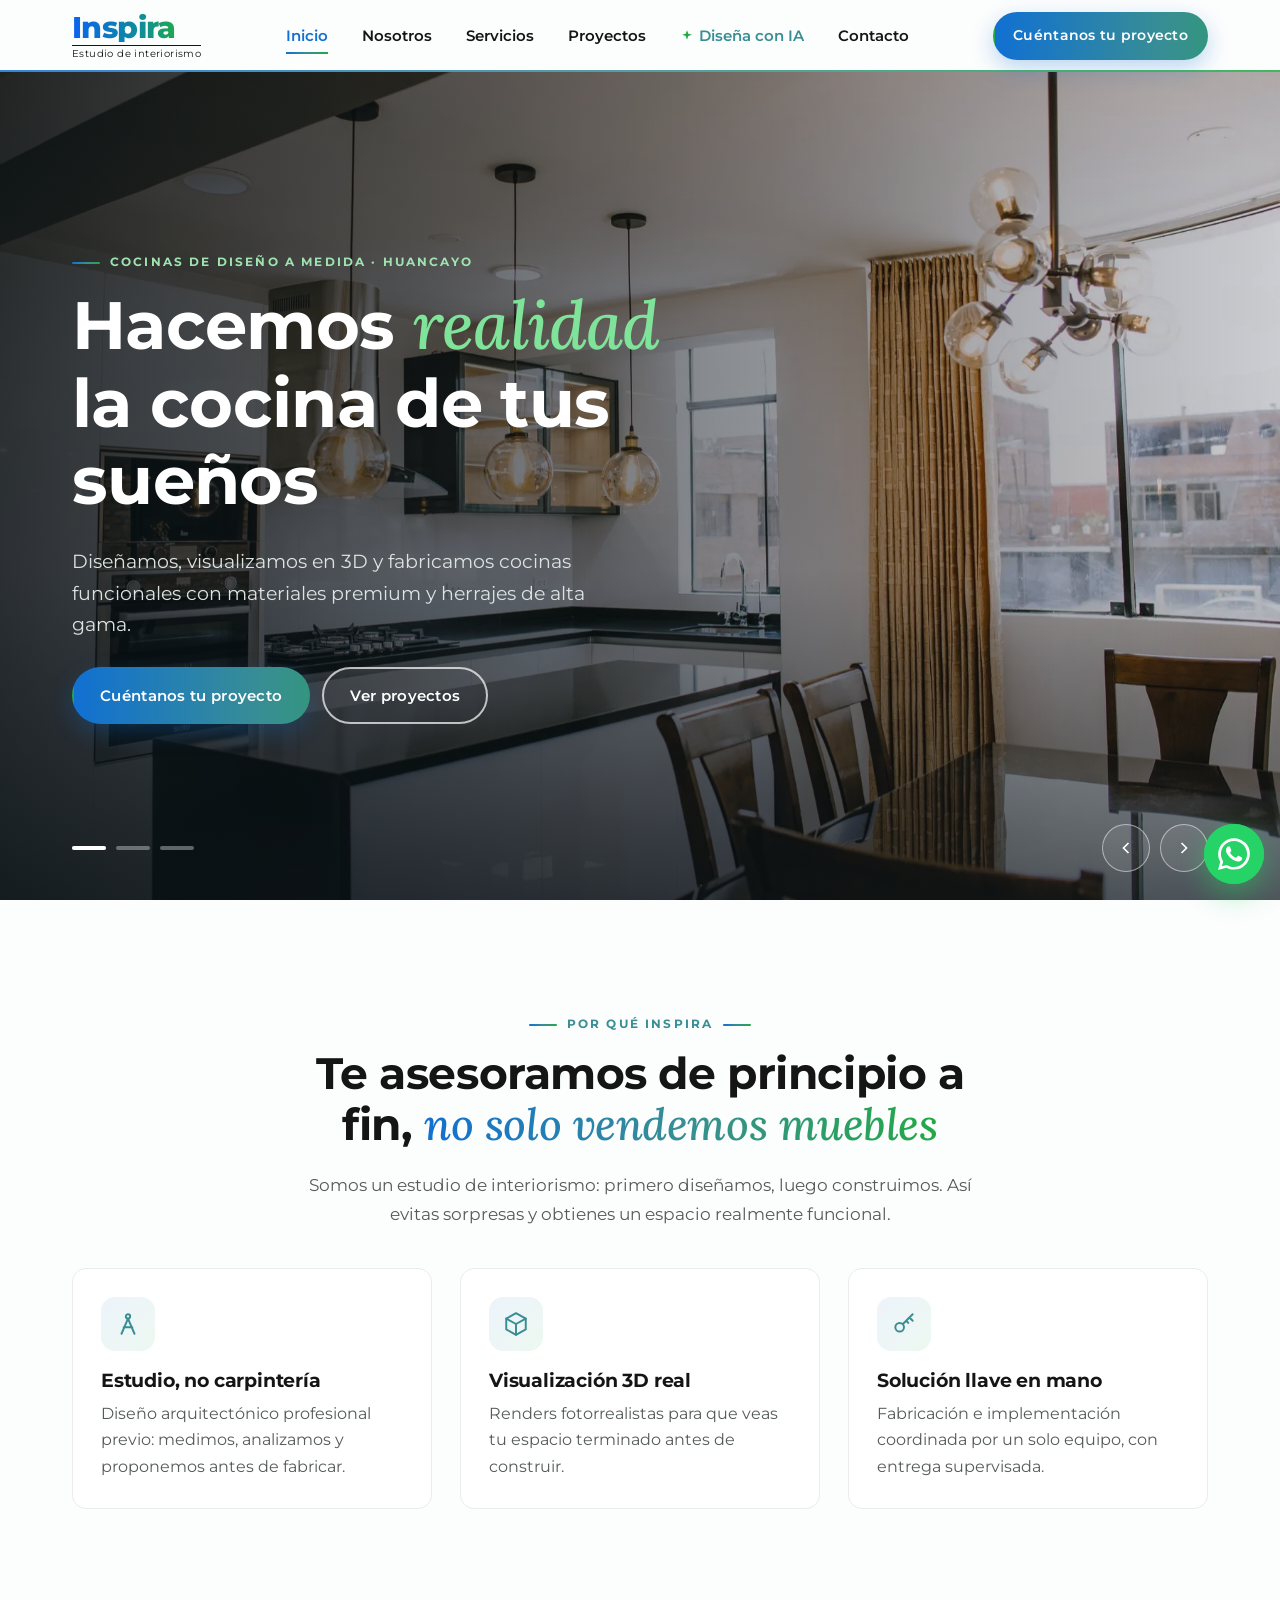
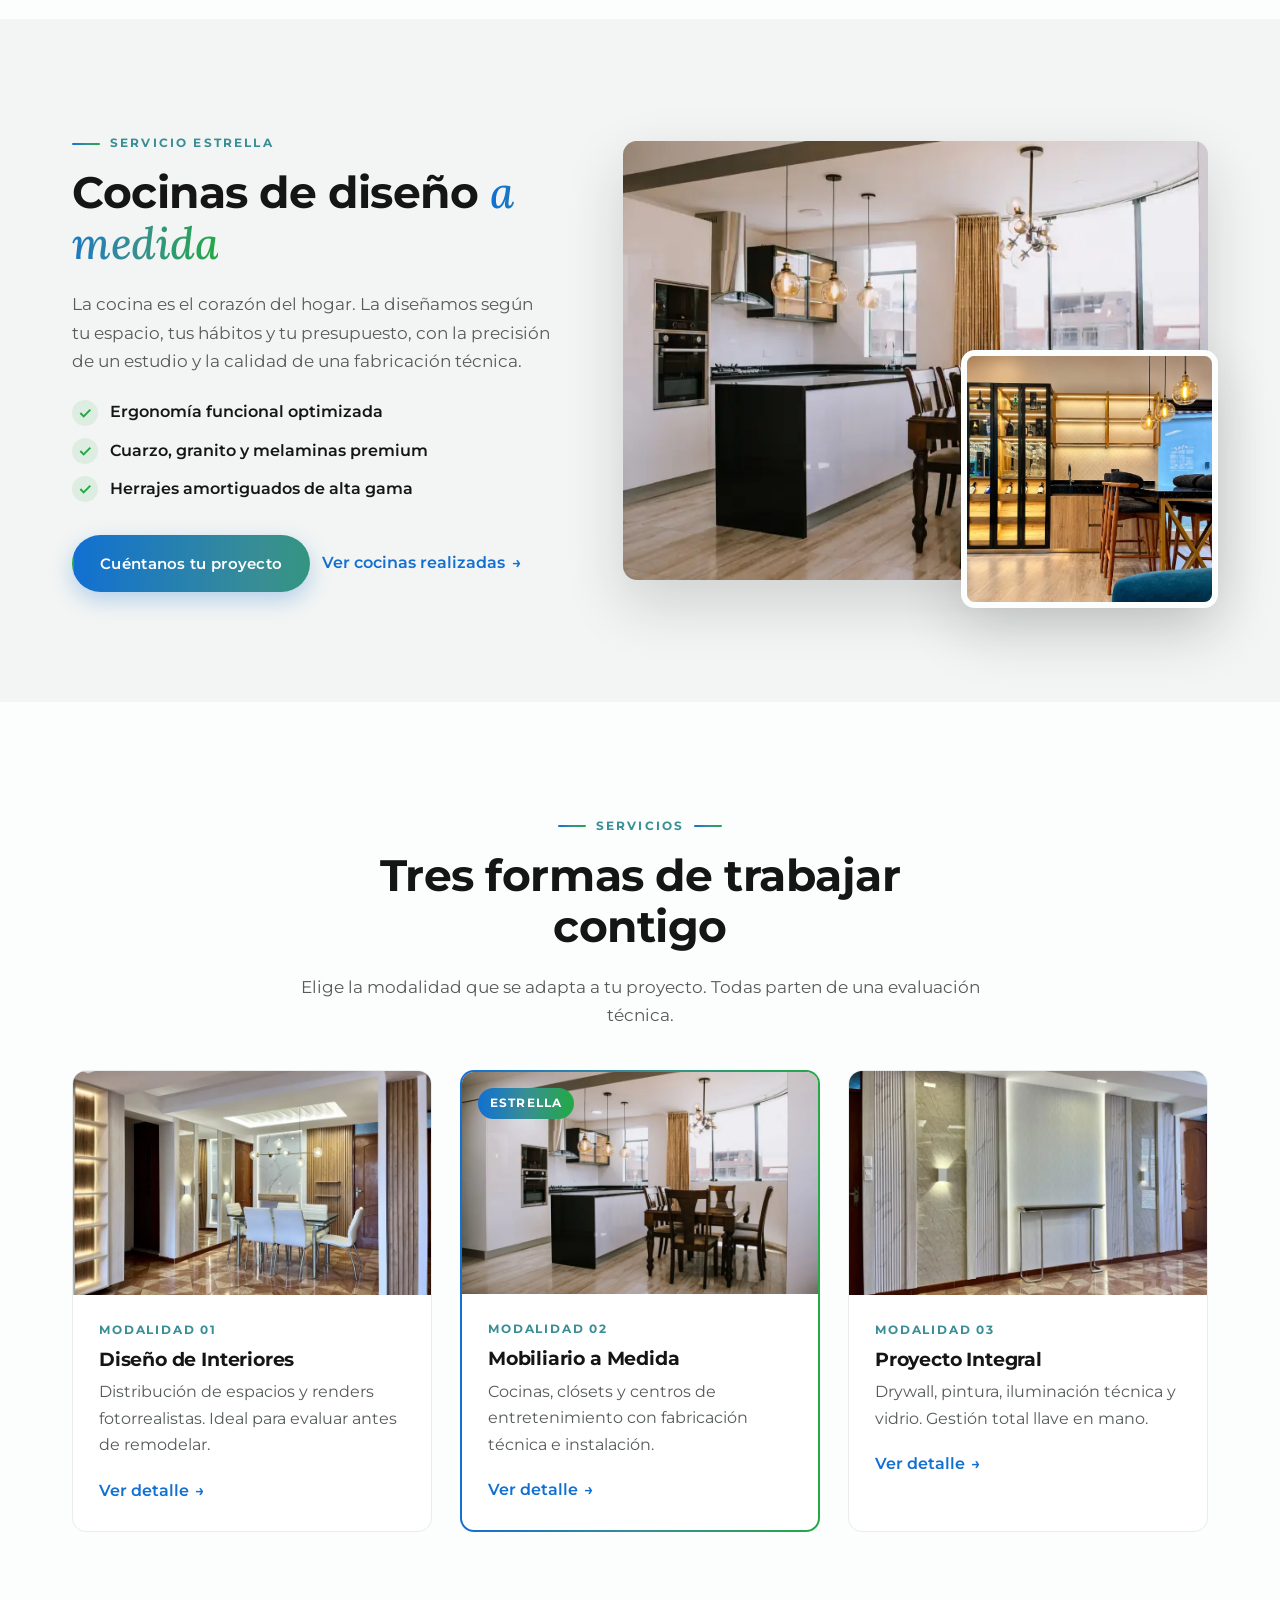
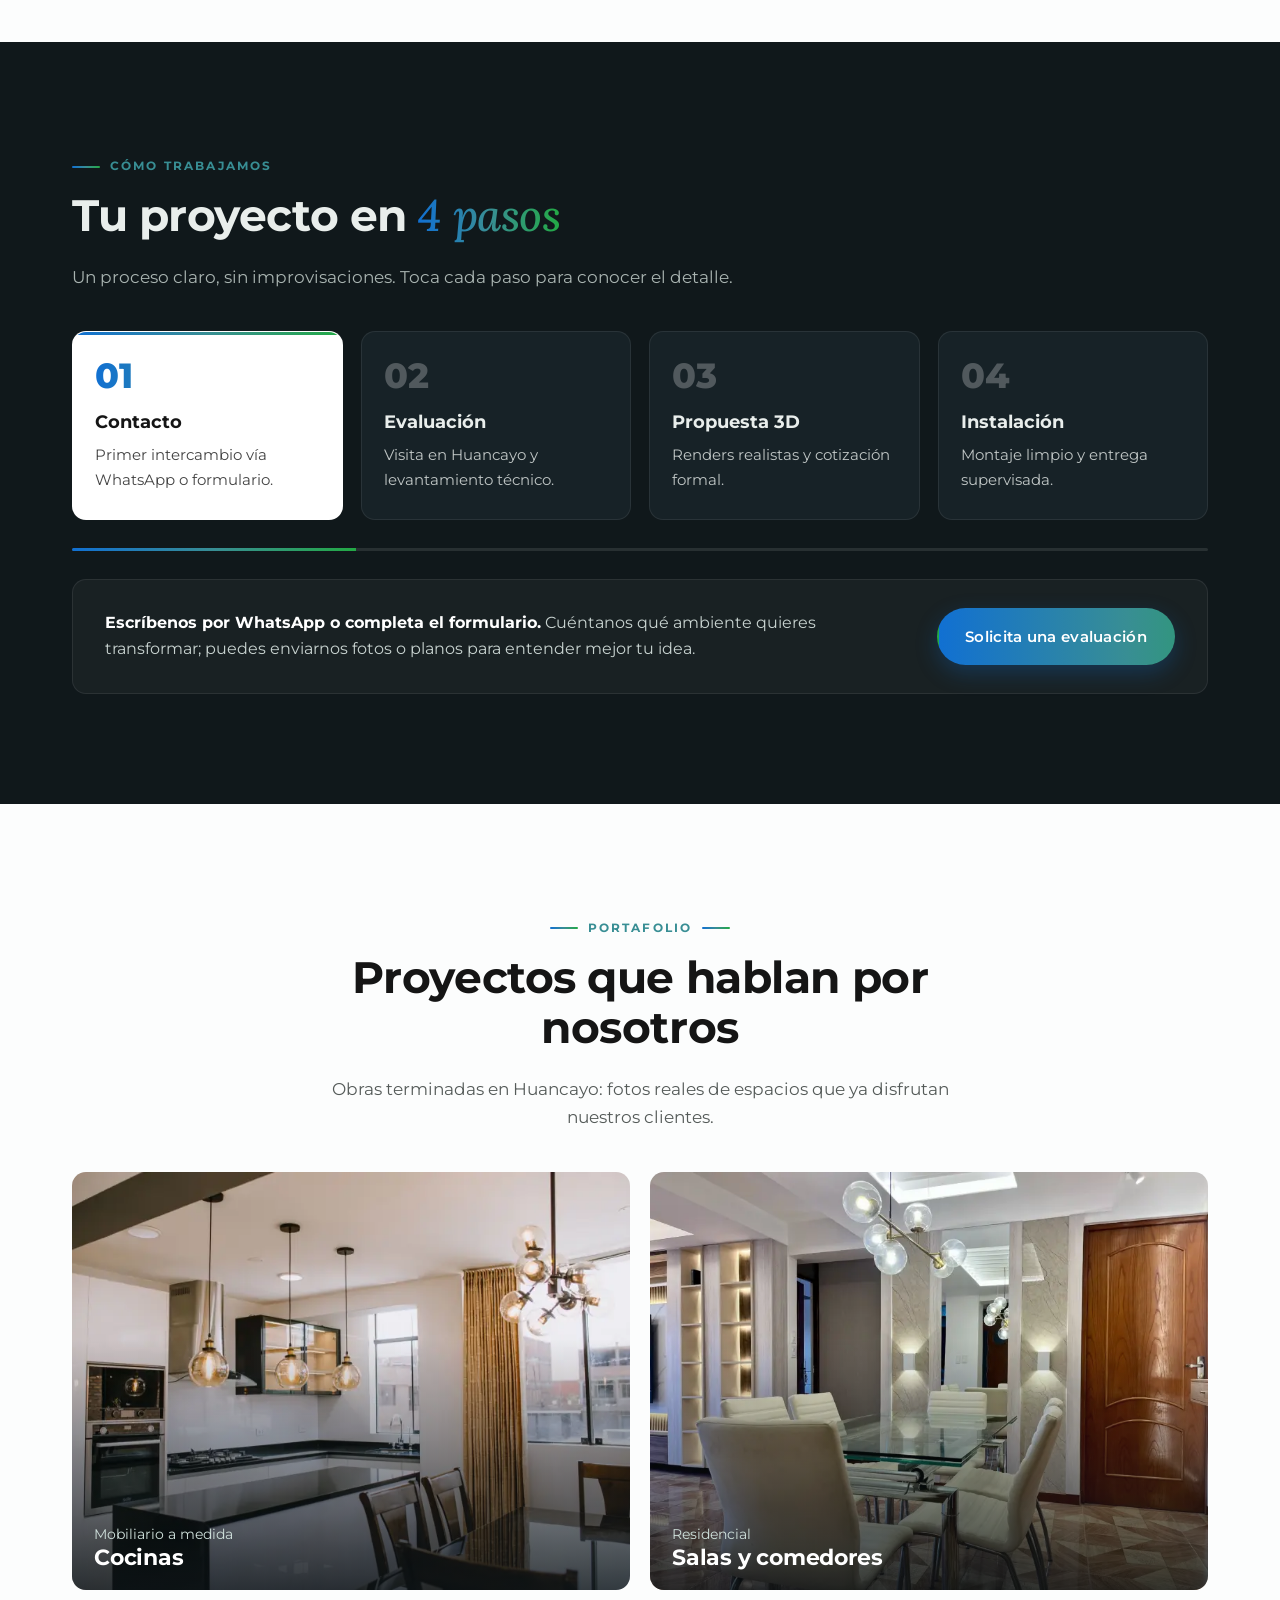
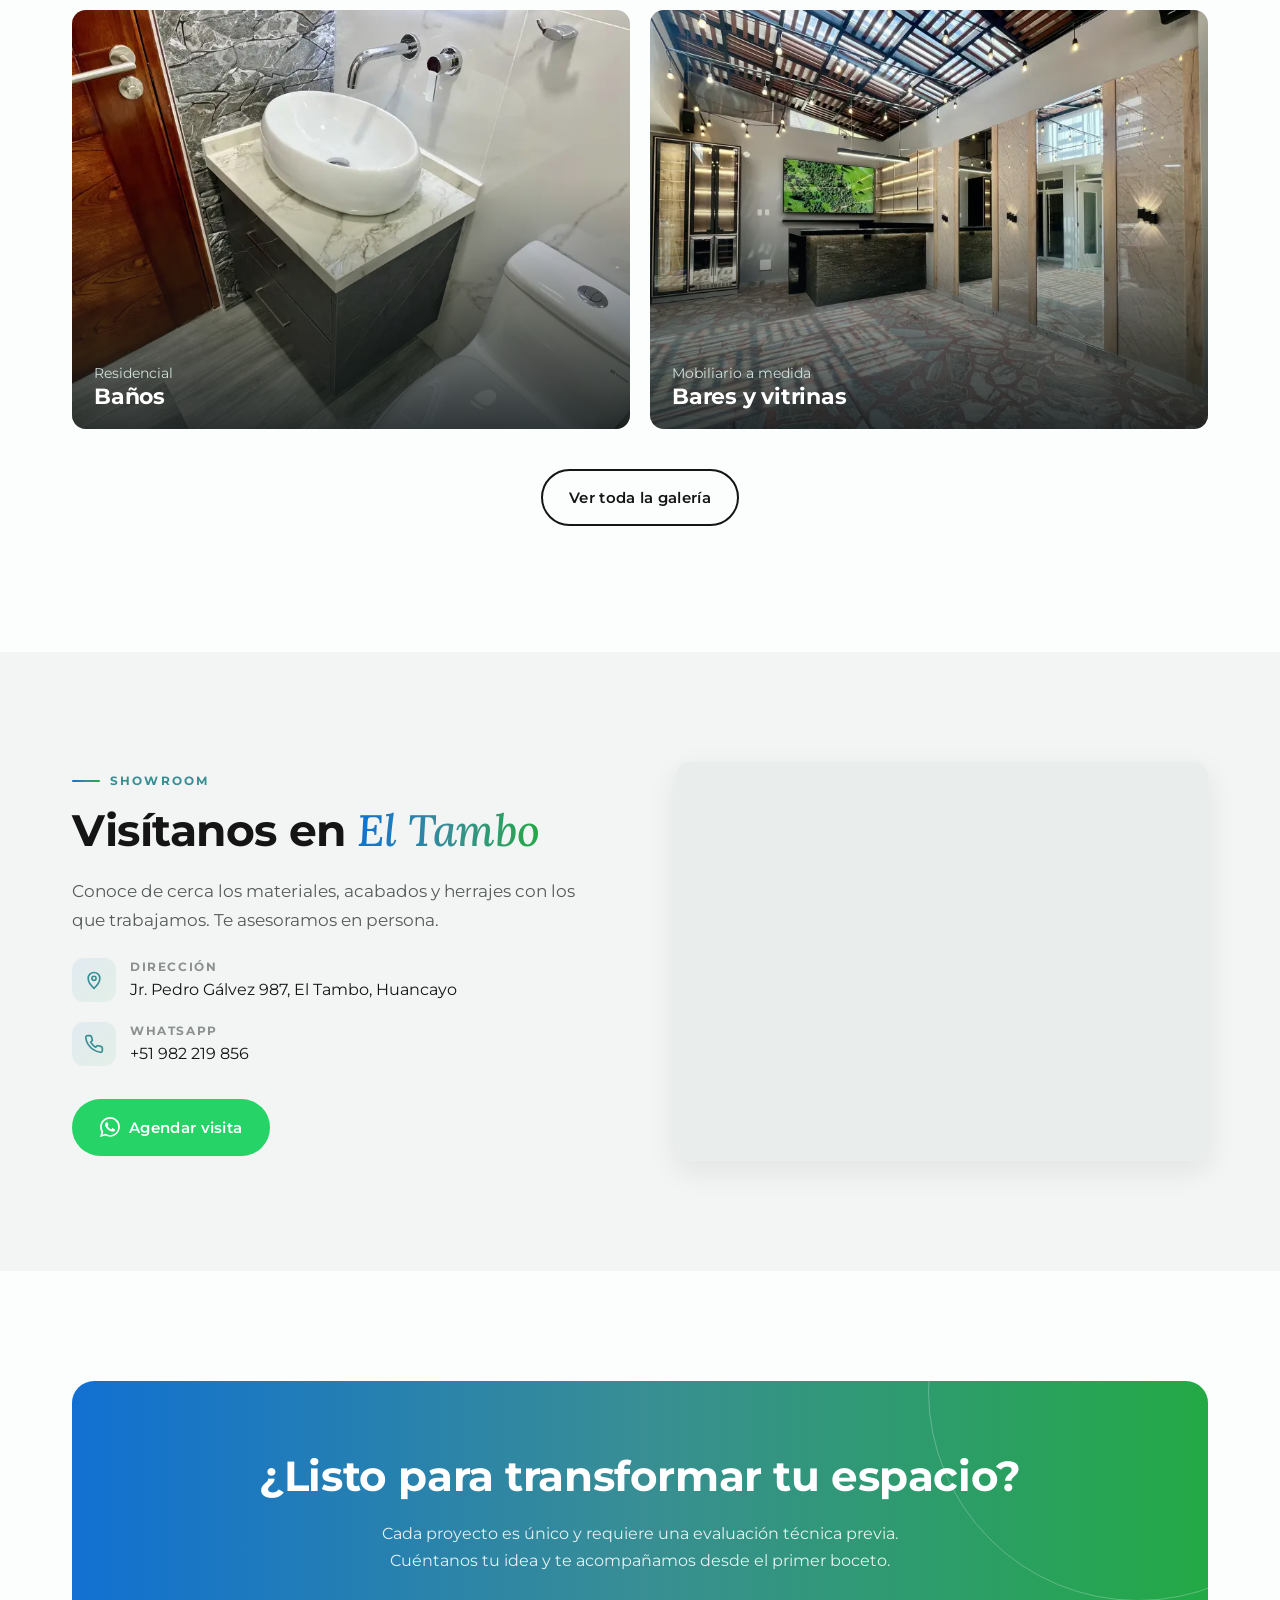
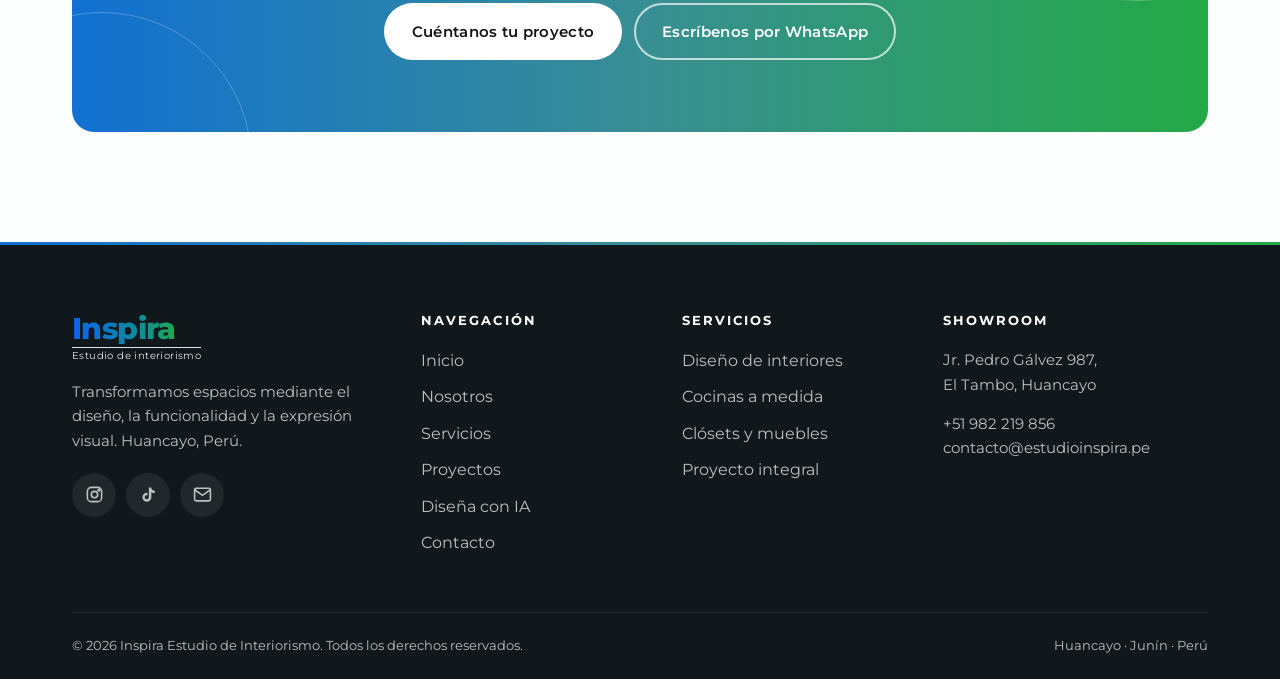
==== commit f72100e6: "Agrega enlace 'Diseña con IA' al menú, menú móvil y footer Co-Authored-By: Claude Opus 5.5 <noreply@" ====
--- a/index.html
+++ b/index.html
@@ -63,6 +63,7 @@
           <li><a class="nav__link" href="nosotros.html">Nosotros</a></li>
           <li><a class="nav__link" href="servicios.html">Servicios</a></li>
           <li><a class="nav__link" href="proyectos.html">Proyectos</a></li>
+          <li><a class="nav__link nav__link--ia" href="disena-con-ia.html"><svg class="nav__spark" viewBox="0 0 24 24" fill="currentColor" aria-hidden="true"><path d="M12 2l2.2 6.3L20.5 10l-6.3 2.2L12 18.5l-2.2-6.3L3.5 10l6.3-1.7z"/></svg>Diseña con IA</a></li>
           <li><a class="nav__link" href="contacto.html">Contacto</a></li>
         </ul>
       </nav>
@@ -75,6 +76,7 @@
     <a class="m-link" href="nosotros.html">Nosotros <span aria-hidden="true">→</span></a>
     <a class="m-link" href="servicios.html">Servicios <span aria-hidden="true">→</span></a>
     <a class="m-link" href="proyectos.html">Proyectos <span aria-hidden="true">→</span></a>
+    <a class="m-link m-link--ia" href="disena-con-ia.html"><span><svg class="nav__spark" viewBox="0 0 24 24" fill="currentColor" aria-hidden="true"><path d="M12 2l2.2 6.3L20.5 10l-6.3 2.2L12 18.5l-2.2-6.3L3.5 10l6.3-1.7z"/></svg>Diseña con IA</span> <span aria-hidden="true">→</span></a>
     <a class="m-link" href="contacto.html">Contacto <span aria-hidden="true">→</span></a>
     <a class="btn btn--primary btn--block" href="contacto.html">Cuéntanos tu proyecto</a>
     <div class="mobile-nav__info">Jr. Pedro Gálvez 987, El Tambo, Huancayo<br>+51 982 219 856</div>
@@ -360,6 +362,7 @@
             <li><a href="nosotros.html">Nosotros</a></li>
             <li><a href="servicios.html">Servicios</a></li>
             <li><a href="proyectos.html">Proyectos</a></li>
+            <li><a href="disena-con-ia.html">Diseña con IA</a></li>
             <li><a href="contacto.html">Contacto</a></li>
           </ul>
         </div>
--- a/assets/css/styles.css
+++ b/assets/css/styles.css
@@ -44,6 +44,7 @@
   overflow-x: hidden;
 }
 img { max-width: 100%; display: block; height: auto; }
+[hidden] { display: none !important; }
 a { color: inherit; text-decoration: none; }
 button, input, select, textarea { font: inherit; color: inherit; }
 h1, h2, h3, h4 { margin: 0 0 .5em; line-height: 1.15; font-weight: 700; letter-spacing: -.01em; }
@@ -433,3 +434,54 @@
   *, *::before, *::after { animation: none !important; transition: none !important; scroll-behavior: auto !important; }
   .reveal { opacity: 1; transform: none; }
 }
+
+/* =========================================================
+   Demo: Diseña tu espacio con IA
+   ========================================================= */
+.ia-grid { display: grid; gap: 28px; align-items: start; }
+@media (min-width: 992px) { .ia-grid { grid-template-columns: 420px 1fr; gap: 40px; } }
+.ia-panel { background: #fff; border-radius: 20px; padding: 24px 20px; box-shadow: var(--shadow-lg); }
+@media (min-width: 768px) { .ia-panel { padding: 32px; } }
+.ia-step { font-size: .72rem; font-weight: 700; letter-spacing: .16em; text-transform: uppercase; color: var(--teal); margin: 0 0 10px; }
+.ia-block + .ia-block { margin-top: 26px; }
+.ia-upload { position: relative; display: block; border: 2px dashed var(--gray-100); border-radius: 14px; overflow: hidden; cursor: pointer; transition: border-color .2s, background .2s; background: var(--gray-50); }
+.ia-upload:hover, .ia-upload.is-drag { border-color: var(--teal); background: rgba(56,142,148,.05); }
+.ia-upload input { position: absolute; opacity: 0; width: 1px; height: 1px; }
+.ia-upload__empty { display: flex; flex-direction: column; align-items: center; gap: 8px; padding: 36px 16px; text-align: center; color: var(--gray-600); font-size: .9rem; }
+.ia-upload__empty svg { width: 40px; height: 40px; color: var(--teal); }
+.ia-upload img { width: 100%; max-height: 260px; object-fit: cover; }
+.ia-upload__change { position: absolute; right: 10px; bottom: 10px; background: rgba(10,18,22,.75); color: #fff; font-size: .8rem; font-weight: 600; padding: 6px 12px; border-radius: 999px; }
+.style-grid { display: grid; grid-template-columns: repeat(2, 1fr); gap: 8px; }
+.style-opt input { position: absolute; opacity: 0; pointer-events: none; }
+.style-opt span { display: block; height: 100%; padding: 12px; border-radius: 12px; border: 1.5px solid var(--gray-100); background: var(--gray-50); cursor: pointer; transition: .2s; font-weight: 700; font-size: .9rem; line-height: 1.3; }
+.style-opt small { display: block; font-weight: 500; font-size: .75rem; color: var(--gray-600); margin-top: 2px; }
+.style-opt input:checked + span { border-color: transparent; background: linear-gradient(#fff, #fff) padding-box, var(--grad) border-box; box-shadow: 0 6px 18px rgba(17,112,210,.12); }
+.style-opt input:focus-visible + span { outline: 3px solid var(--teal); outline-offset: 2px; }
+.ia-msg { margin-top: 14px; font-size: .88rem; padding: 12px 14px; border-radius: 10px; display: none; }
+.ia-msg.is-error { display: block; background: #fdecec; color: #a32020; }
+.ia-stage { position: relative; min-height: 360px; border-radius: 20px; background: var(--gray-50); border: 1px solid var(--gray-100); display: grid; place-items: center; overflow: hidden; }
+.ia-placeholder { text-align: center; padding: 40px 24px; color: var(--gray-600); max-width: 420px; }
+.ia-placeholder .icon-box { margin: 0 auto 16px; width: 64px; height: 64px; }
+.ia-loading { text-align: center; padding: 40px 24px; }
+.ia-spinner { width: 56px; height: 56px; margin: 0 auto 18px; border-radius: 50%; border: 4px solid var(--gray-100); border-top-color: var(--blue); border-right-color: var(--green); animation: spin 1s linear infinite; }
+@keyframes spin { to { transform: rotate(360deg); } }
+.ia-loading p { margin: 0; font-weight: 600; }
+.ia-loading small { color: var(--gray-600); }
+.ia-result { width: 100%; }
+.ia-result .ba { border-radius: 20px; box-shadow: none; aspect-ratio: auto; }
+.ia-result .ba img:first-child { position: relative; height: auto; }
+.ia-actions { display: flex; flex-wrap: wrap; gap: 10px; margin-top: 18px; }
+.ia-disclaimer { font-size: .8rem; color: var(--gray-400); margin-top: 14px; }
+.demo-tag { display: inline-block; background: rgba(255,255,255,.15); border: 1px solid rgba(255,255,255,.35); color: #fff; font-size: .72rem; font-weight: 700; letter-spacing: .12em; text-transform: uppercase; padding: 5px 12px; border-radius: 999px; margin-bottom: 14px; }
+
+/* Enlace "Diseña con IA" en el menú */
+.nav__spark { width: 14px; height: 14px; display: inline-block; vertical-align: -2px; margin-right: 5px; color: var(--green); }
+.nav__link--ia { color: var(--teal); }
+.m-link--ia { color: var(--teal); }
+.m-link--ia .nav__spark { width: 18px; height: 18px; vertical-align: -1px; margin-right: 8px; }
+@media (min-width: 992px) and (max-width: 1199px) {
+  .header__inner { gap: 12px; }
+  .nav__link { padding: 10px 9px; font-size: .86rem; }
+  .nav__link::after { left: 9px; right: 9px; }
+  .header__cta { padding: 10px 14px; font-size: .82rem; }
+}
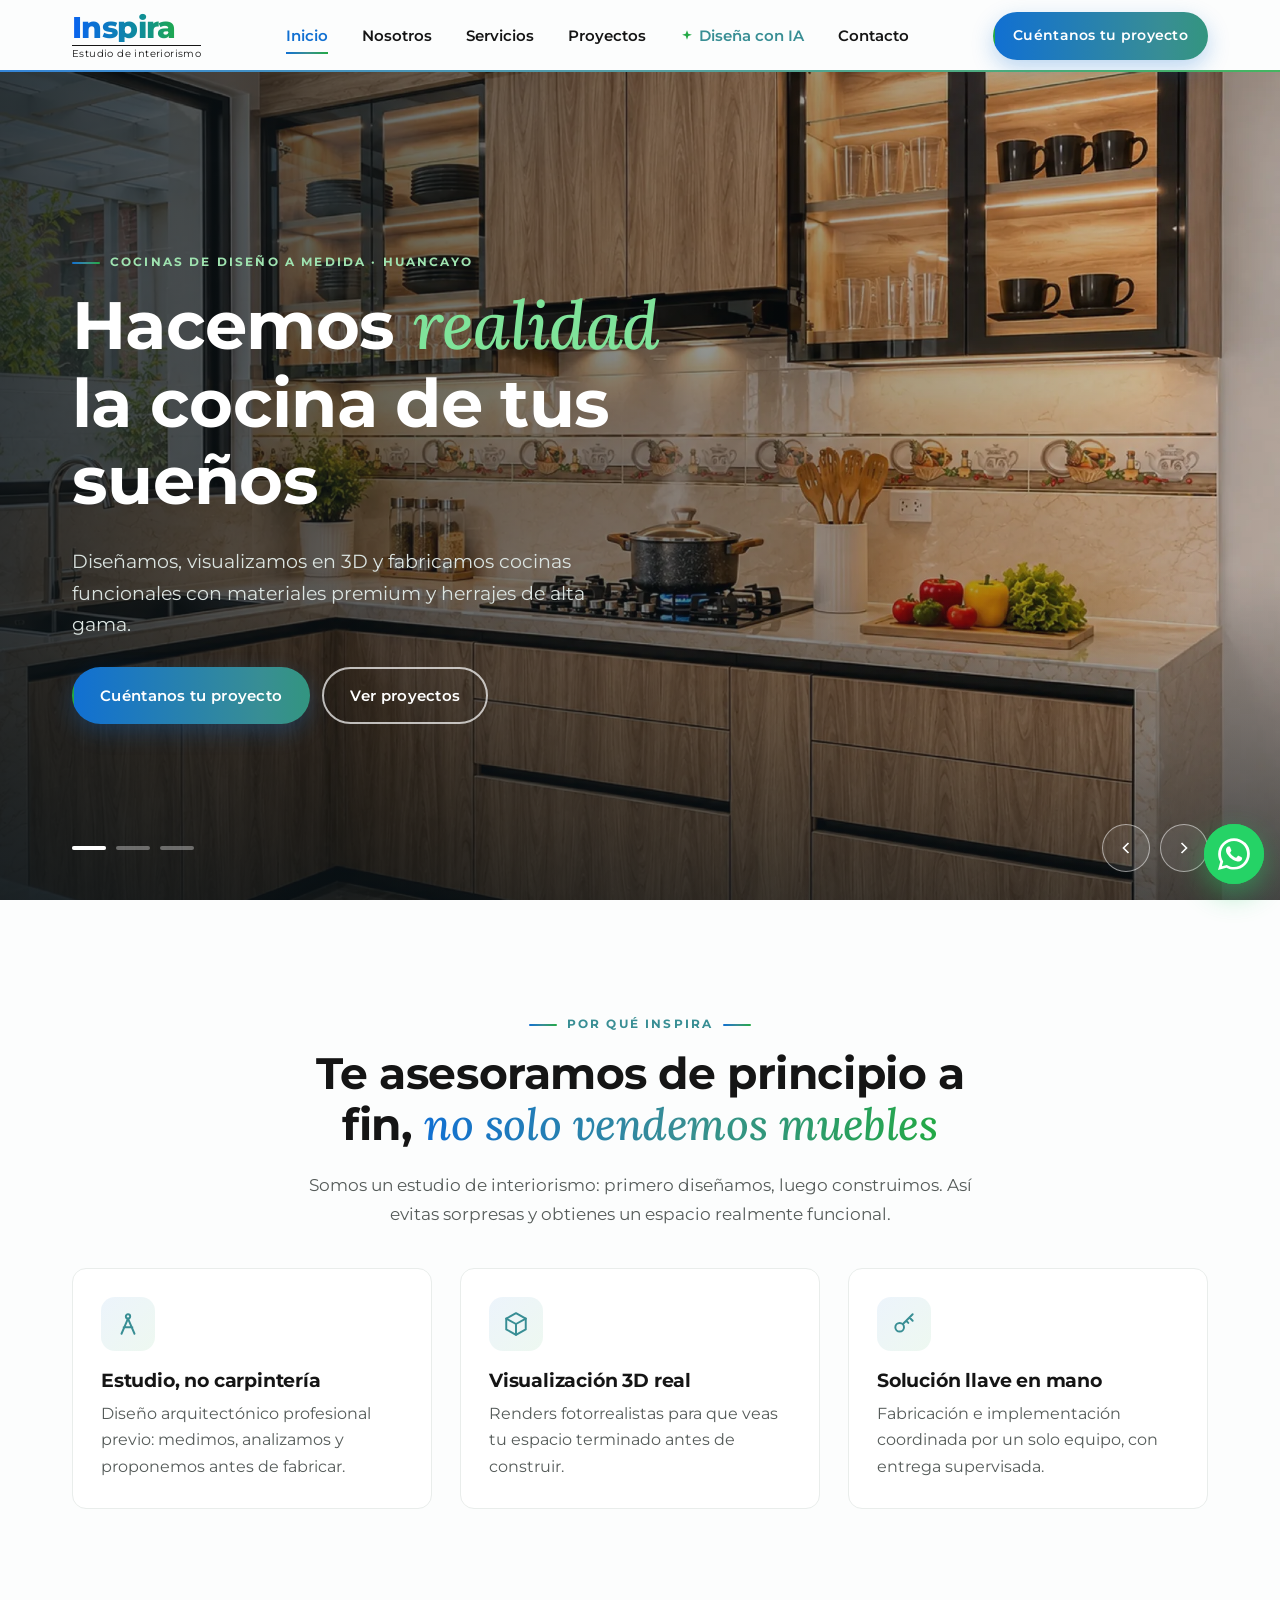
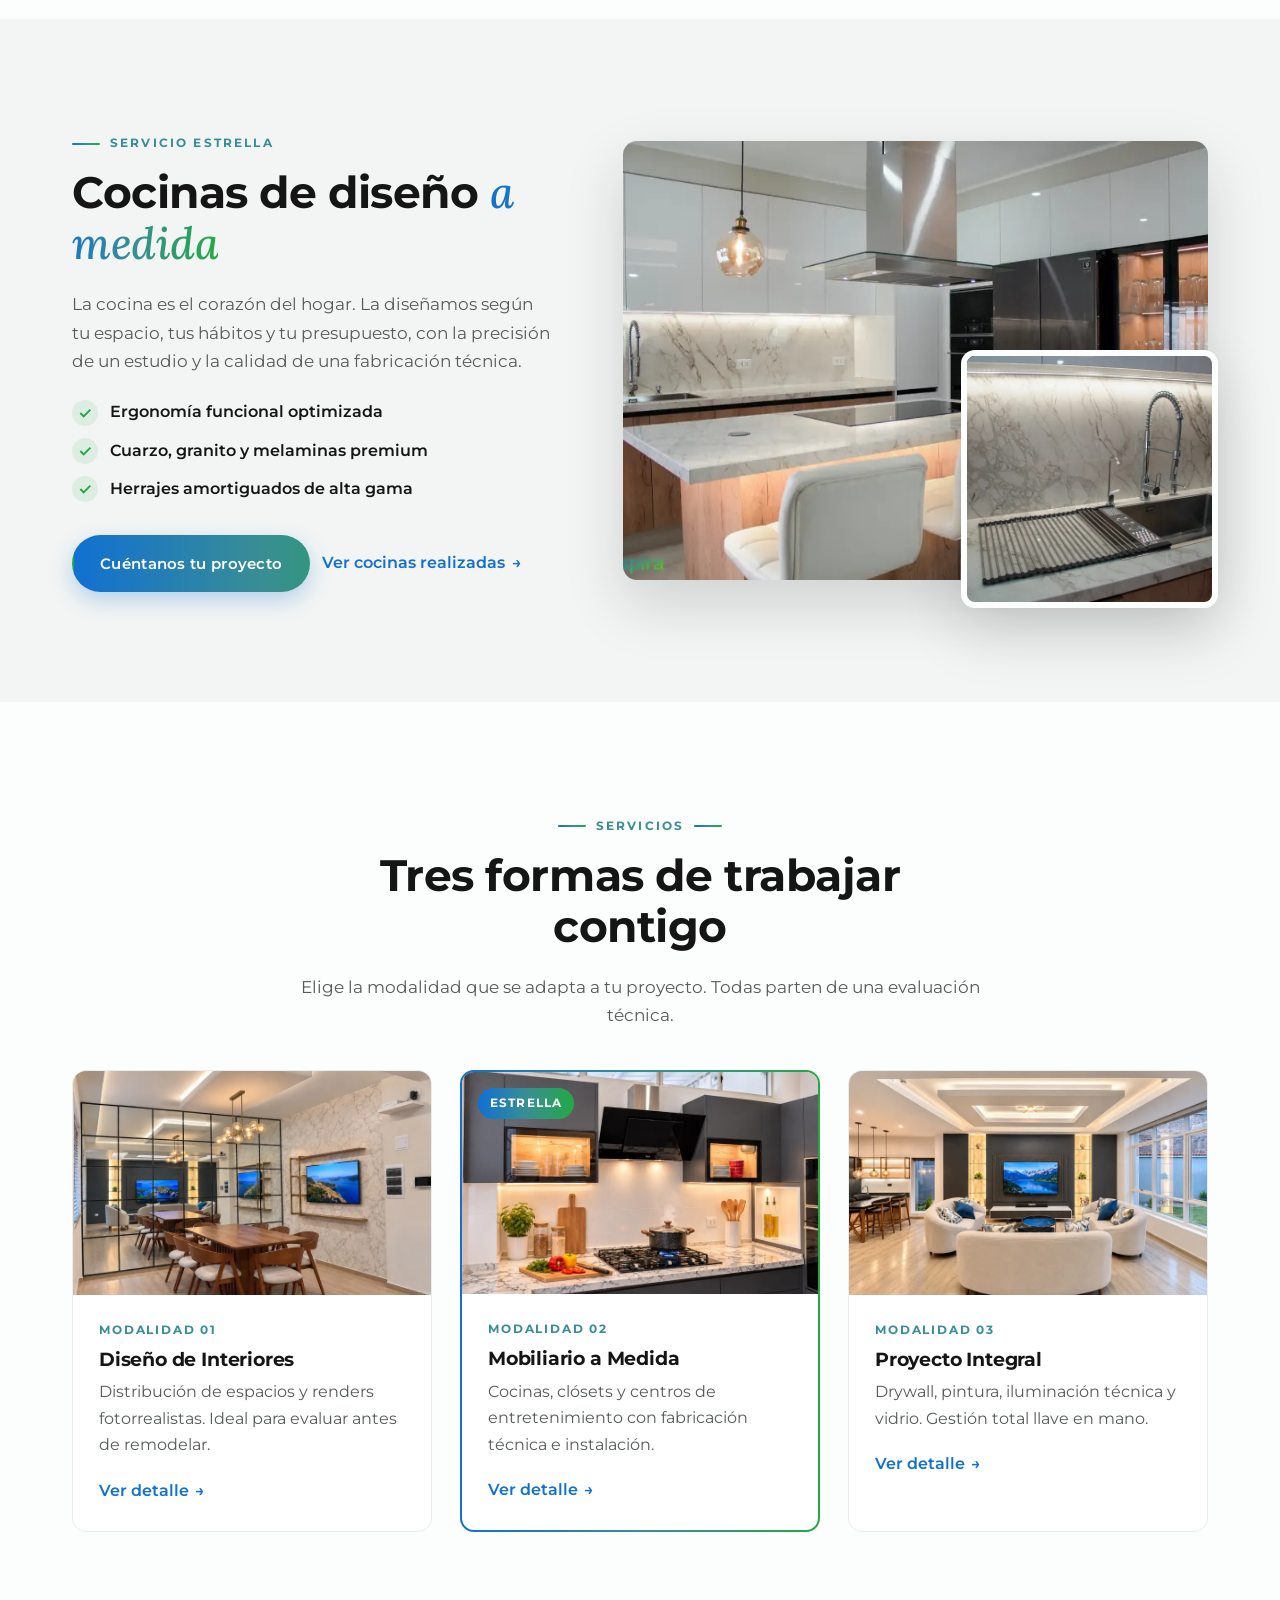
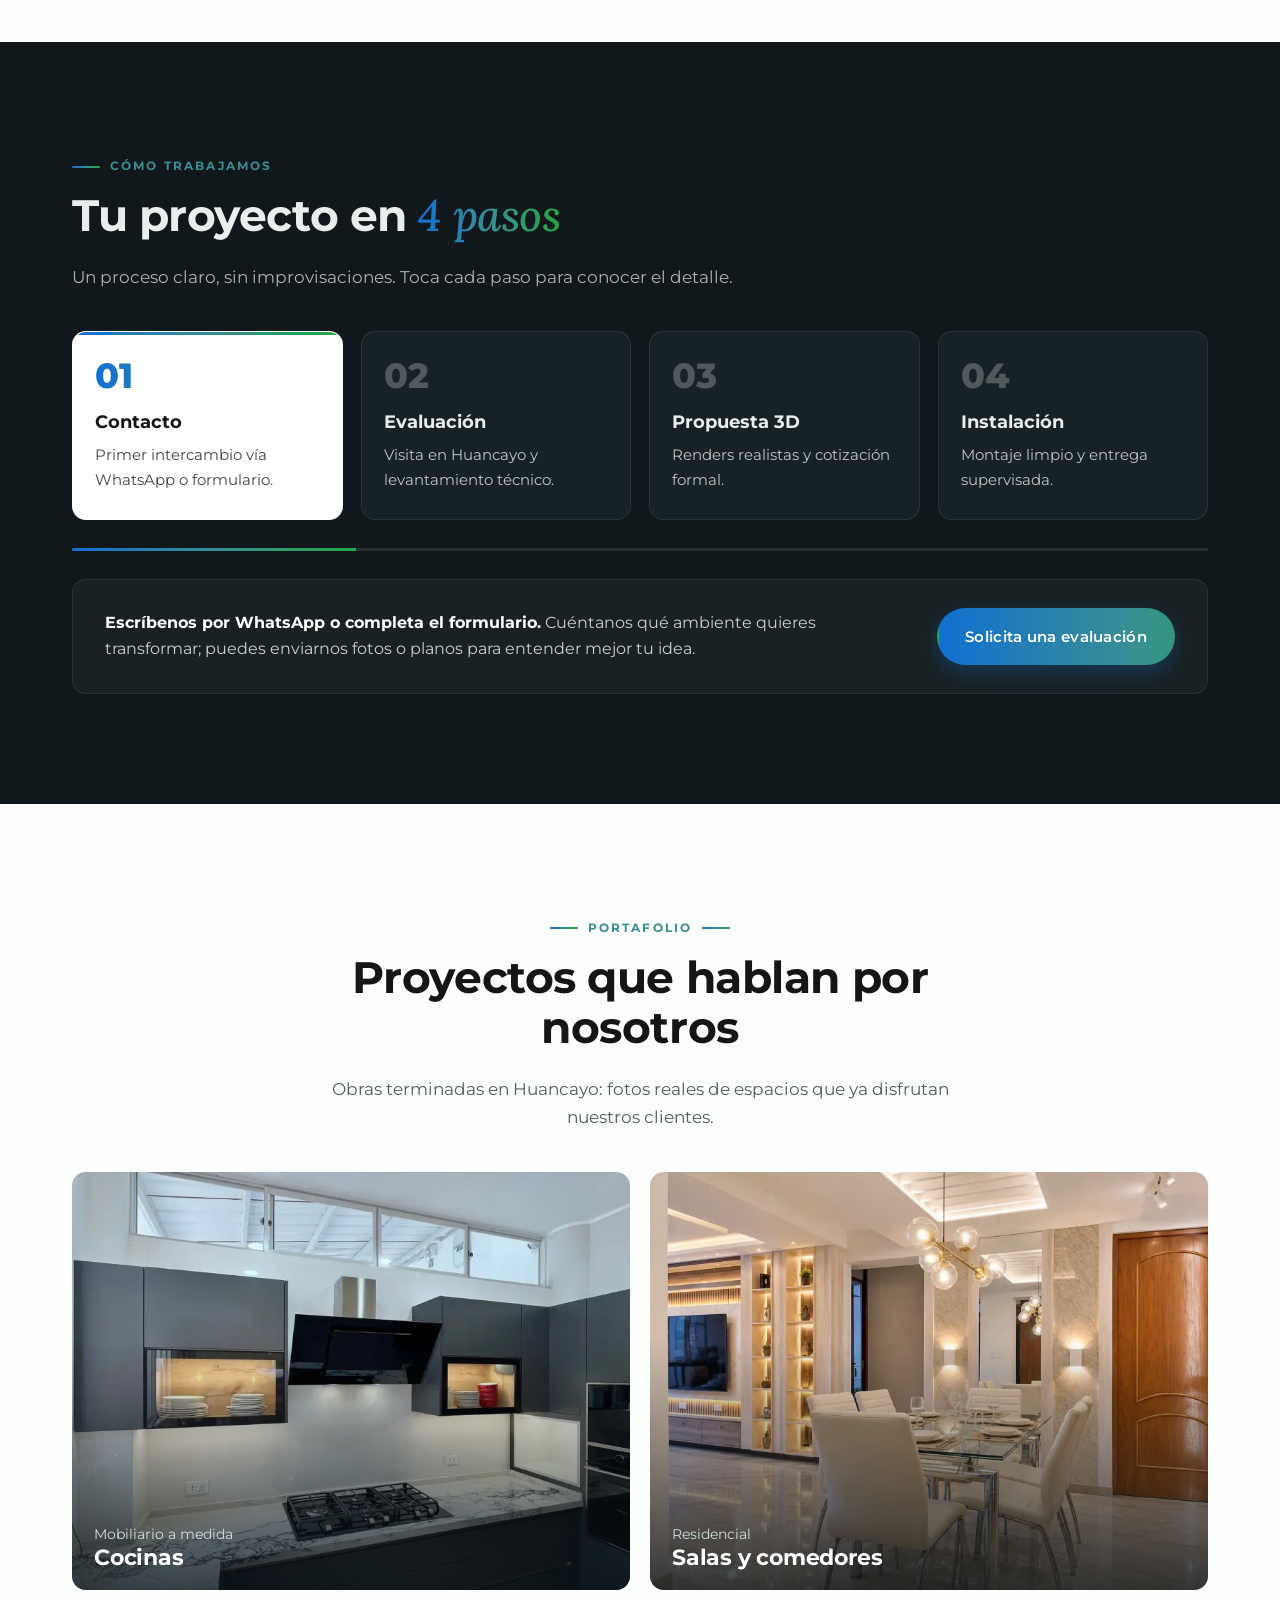
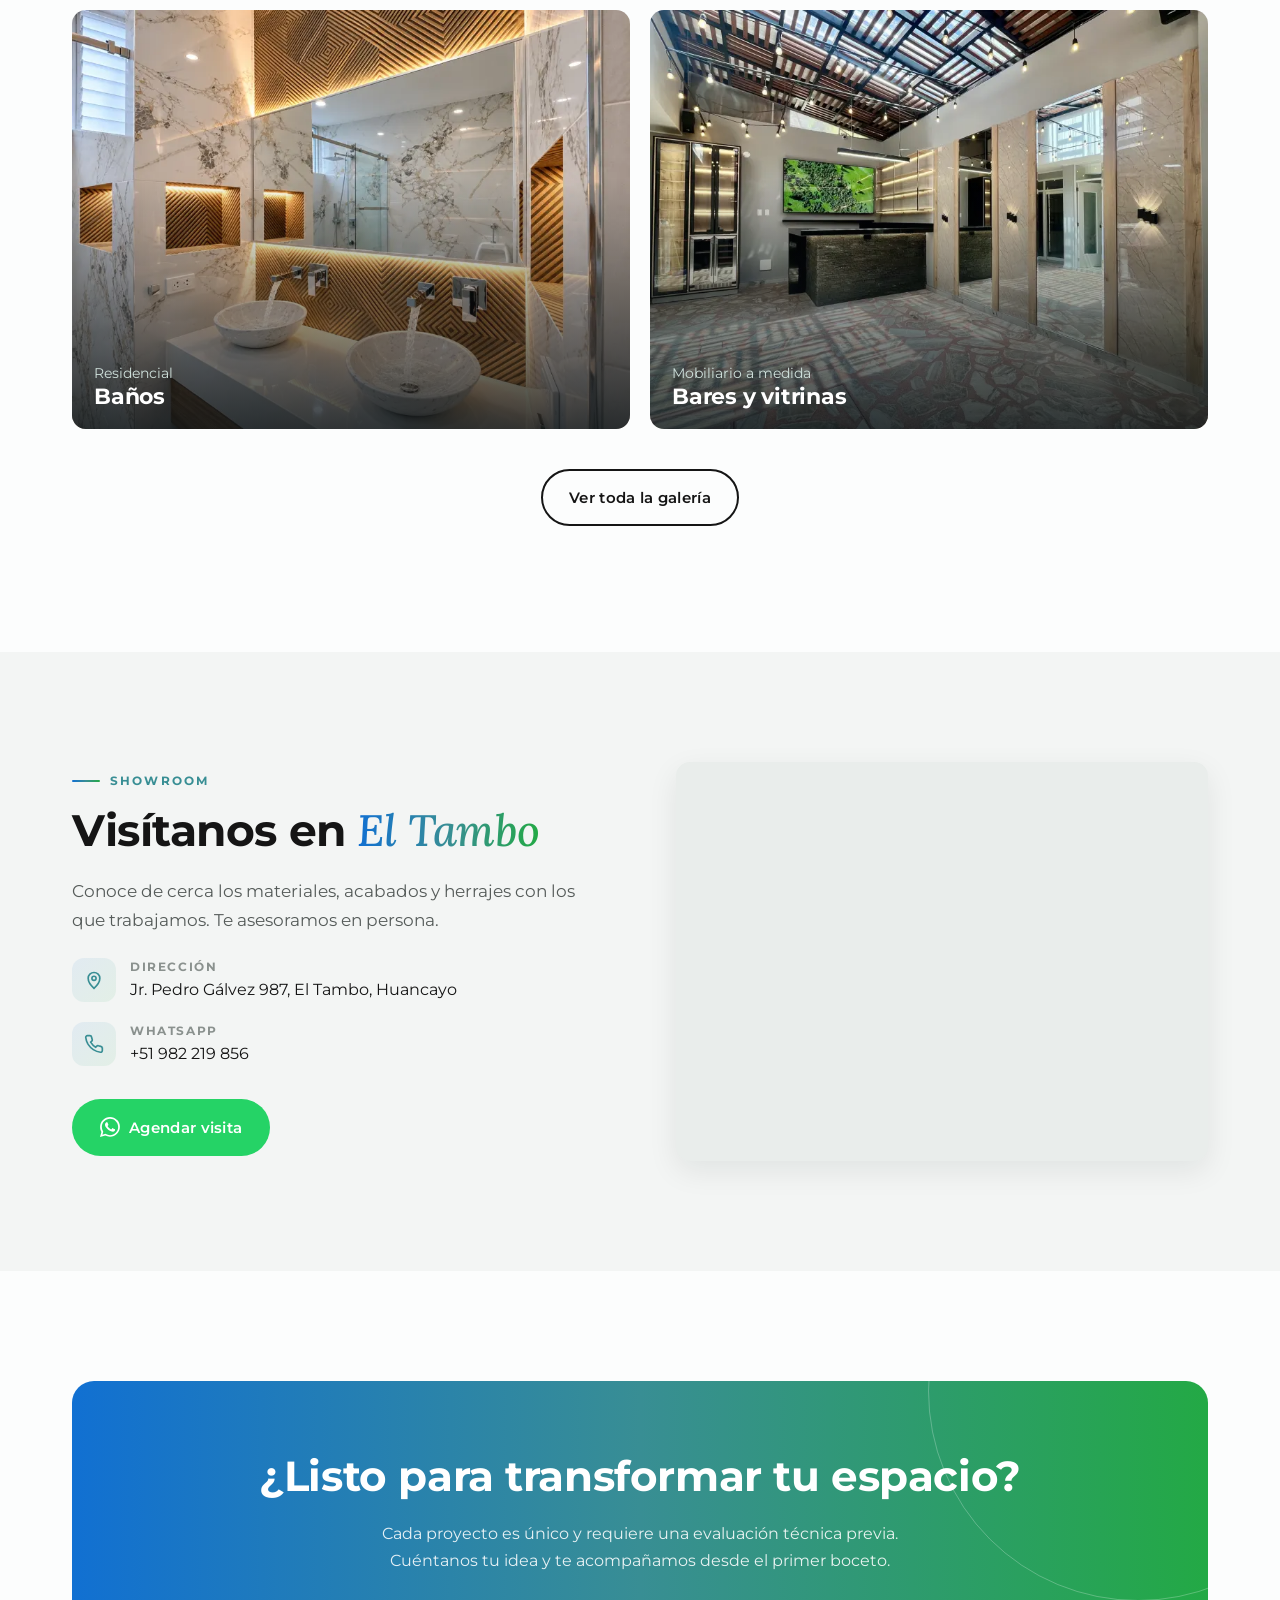
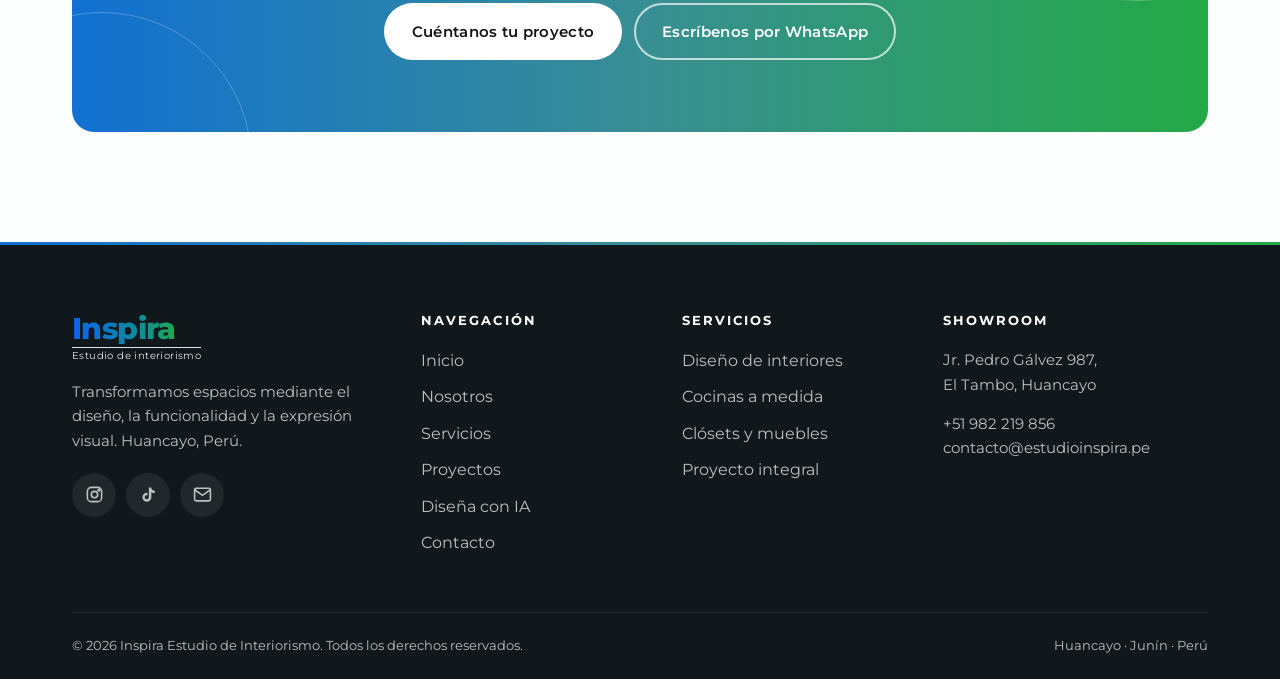
==== commit d8d3367e: "Aplica INFORME DE IA: cocina primero, formulario corto, esquema y protección - Fotos editadas (FOTOS" ====
--- a/index.html
+++ b/index.html
@@ -12,13 +12,13 @@
   <meta property="og:site_name" content="Inspira Estudio de Interiorismo">
   <meta property="og:title" content="Inspira | Hacemos realidad la cocina de tus sueños">
   <meta property="og:description" content="Diseño de interiores, cocinas y mobiliario a medida en Huancayo. Renders 3D y solución llave en mano.">
-  <meta property="og:image" content="https://estudioinspira.pe/assets/img/cocina-3.webp">
+  <meta property="og:image" content="https://estudioinspira.pe/assets/img/coc-01.webp">
   <link rel="icon" href="assets/img/favicon.svg" type="image/svg+xml">
 
   <link rel="preconnect" href="https://fonts.googleapis.com">
   <link rel="preconnect" href="https://fonts.gstatic.com" crossorigin>
   <link href="https://fonts.googleapis.com/css2?family=Lora:ital,wght@1,500&family=Montserrat:wght@400;500;600;700;800&display=swap" rel="stylesheet">
-  <link rel="preload" as="image" href="assets/img/cocina-3.webp" type="image/webp">
+  <link rel="preload" as="image" href="assets/img/coc-01.webp" type="image/webp">
   <link rel="stylesheet" href="assets/css/styles.css">
 
   <!-- Google Analytics 4: reemplazar G-XXXXXXXXXX por el ID real -->
@@ -33,7 +33,7 @@
     "name": "Inspira Estudio de Interiorismo",
     "description": "Estudio de interiorismo en Huancayo: diseño de interiores, cocinas y mobiliario a medida, proyectos integrales llave en mano.",
     "url": "https://estudioinspira.pe/",
-    "image": "https://estudioinspira.pe/assets/img/cocina-3.webp",
+    "image": "https://estudioinspira.pe/assets/img/coc-01.webp",
     "telephone": "+51982219856",
     "email": "contacto@estudioinspira.pe",
     "address": {
@@ -86,7 +86,7 @@
     <!-- ===== Hero slider ===== -->
     <section class="hero" aria-roledescription="carrusel" aria-label="Proyectos destacados">
       <div class="hero__slide is-active">
-        <img src="assets/img/cocina-3.webp" srcset="assets/img/cocina-3-sm.webp 800w, assets/img/cocina-3.webp 1800w" sizes="100vw" alt="Cocina a medida con isla negra y luminarias colgantes diseñada por Inspira" fetchpriority="high">
+        <img src="assets/img/coc-01.webp" srcset="assets/img/coc-01-sm.webp 800w, assets/img/coc-01.webp 1800w" sizes="100vw" alt="Cocina en L con muebles de madera y vitrinas iluminadas diseñada por Inspira" fetchpriority="high">
         <div class="hero__caption">
           <div class="container">
             <div class="hero__content">
@@ -102,7 +102,7 @@
         </div>
       </div>
       <div class="hero__slide" aria-hidden="true">
-        <img data-src="assets/img/sala-6.webp" alt="Comedor con muro de mármol, listones de madera y lámpara de globos de vidrio" src="[data-uri]">
+        <img data-src="assets/img/com-01.webp" alt="Comedor integrado a la cocina con isla de mármol y panel de madera" src="[data-uri]">
         <div class="hero__caption">
           <div class="container">
             <div class="hero__content">
@@ -118,7 +118,7 @@
         </div>
       </div>
       <div class="hero__slide" aria-hidden="true">
-        <img data-src="assets/img/bar-3.webp" alt="Ambiente de bar con vitrinas iluminadas y techo de madera" src="[data-uri]">
+        <img data-src="assets/img/coc-04.webp" alt="Cocina con lámparas colgantes de globos de vidrio" src="[data-uri]">
         <div class="hero__caption">
           <div class="container">
             <div class="hero__content">
@@ -195,10 +195,10 @@
         </div>
         <div class="feature-media reveal" data-delay="1">
           <div class="feature-media__main">
-            <img src="assets/img/cocina-1-sm.webp" srcset="assets/img/cocina-1-sm.webp 800w, assets/img/cocina-1.webp 1800w" sizes="(min-width: 992px) 600px, 100vw" alt="Cocina integrada al comedor con isla blanca y cubierta negra" loading="lazy" width="800" height="534">
+            <img src="assets/img/coc-03-sm.webp" srcset="assets/img/coc-03-sm.webp 800w, assets/img/coc-03.webp 1800w" sizes="(min-width: 992px) 600px, 100vw" alt="Cocina con isla blanca, banquetas y campana de acero" loading="lazy" width="800" height="544">
           </div>
           <div class="feature-media__float">
-            <img src="assets/img/bar-1-sm.webp" alt="Detalle de vitrina iluminada y barra de cocina" loading="lazy" width="800" height="621">
+            <img src="assets/img/coc-10-sm.webp" alt="Detalle de lavadero con grifería de diseño y mesada tipo mármol" loading="lazy" width="800" height="533">
           </div>
         </div>
       </div>
@@ -214,7 +214,7 @@
         </div>
         <div class="grid grid-3">
           <article class="card service reveal">
-            <div class="service__media"><img src="assets/img/sala-1-sm.webp" alt="Comedor con estanterías iluminadas" loading="lazy" width="800" height="600"></div>
+            <div class="service__media"><img src="assets/img/com-03-sm.webp" alt="Comedor con cielo raso iluminado y muro de espejo" loading="lazy" width="800" height="600"></div>
             <div class="service__body">
               <span class="service__kicker">Modalidad 01</span>
               <h3>Diseño de Interiores</h3>
@@ -224,7 +224,7 @@
           </article>
           <article class="card service service--star reveal" data-delay="1">
             <span class="badge">Estrella</span>
-            <div class="service__media"><img src="assets/img/cocina-2-sm.webp" alt="Cocina a medida con isla" loading="lazy" width="800" height="534"></div>
+            <div class="service__media"><img src="assets/img/coc-02-sm.webp" alt="Cocina moderna con muebles grafito y vitrinas iluminadas" loading="lazy" width="800" height="600"></div>
             <div class="service__body">
               <span class="service__kicker">Modalidad 02</span>
               <h3>Mobiliario a Medida</h3>
@@ -233,7 +233,7 @@
             </div>
           </article>
           <article class="card service reveal" data-delay="2">
-            <div class="service__media"><img src="assets/img/sala-7-sm.webp" alt="Muro con paneles, iluminación de pared y acabados" loading="lazy" width="800" height="600"></div>
+            <div class="service__media"><img src="assets/img/sal-01-sm.webp" alt="Sala con cielo raso iluminado y muro de TV" loading="lazy" width="800" height="600"></div>
             <div class="service__body">
               <span class="service__kicker">Modalidad 03</span>
               <h3>Proyecto Integral</h3>
@@ -285,15 +285,15 @@
         </div>
         <div class="grid grid-2">
           <a class="collection reveal" href="proyectos.html#cocinas">
-            <img src="assets/img/cocina-3-sm.webp" alt="Cocina con isla y comedor integrado" loading="lazy" width="800" height="534">
+            <img src="assets/img/coc-06-sm.webp" alt="Cocina moderna con campana negra y vitrinas" loading="lazy" width="800" height="600">
             <div class="collection__info"><div><small>Mobiliario a medida</small><h3>Cocinas</h3></div><span class="collection__go" aria-hidden="true">→</span></div>
           </a>
           <a class="collection reveal" data-delay="1" href="proyectos.html#residencial">
-            <img src="assets/img/sala-2-sm.webp" alt="Comedor con mesa de vidrio y estantería iluminada" loading="lazy" width="800" height="600">
+            <img src="assets/img/com-04-sm.webp" alt="Comedor con mesa de vidrio y nichos iluminados" loading="lazy" width="800" height="600">
             <div class="collection__info"><div><small>Residencial</small><h3>Salas y comedores</h3></div><span class="collection__go" aria-hidden="true">→</span></div>
           </a>
           <a class="collection reveal" href="proyectos.html#residencial">
-            <img src="assets/img/bano-3-sm.webp" alt="Baño con lavatorio de sobreponer y mármol" loading="lazy" width="800" height="600">
+            <img src="assets/img/ban-01-sm.webp" alt="Baño con doble lavatorio, mármol y panel de madera" loading="lazy" width="800" height="600">
             <div class="collection__info"><div><small>Residencial</small><h3>Baños</h3></div><span class="collection__go" aria-hidden="true">→</span></div>
           </a>
           <a class="collection reveal" data-delay="1" href="proyectos.html#residencial">
--- a/assets/css/styles.css
+++ b/assets/css/styles.css
@@ -472,6 +472,9 @@
 .ia-result .ba img:first-child { position: relative; height: auto; }
 .ia-actions { display: flex; flex-wrap: wrap; gap: 10px; margin-top: 18px; }
 .ia-disclaimer { font-size: .8rem; color: var(--gray-400); margin-top: 14px; }
+.ia-cocina-only[hidden] { display: none; }
+.ia-cocina-only { animation: fadeSlideIn .3s ease; }
+@keyframes fadeSlideIn { from { opacity: 0; transform: translateY(-8px); } to { opacity: 1; transform: translateY(0); } }
 .demo-tag { display: inline-block; background: rgba(255,255,255,.15); border: 1px solid rgba(255,255,255,.35); color: #fff; font-size: .72rem; font-weight: 700; letter-spacing: .12em; text-transform: uppercase; padding: 5px 12px; border-radius: 999px; margin-bottom: 14px; }
 
 /* Enlace "Diseña con IA" en el menú */
@@ -485,3 +488,31 @@
   .nav__link::after { left: 9px; right: 9px; }
   .header__cta { padding: 10px 14px; font-size: .82rem; }
 }
+.ia-hint { font-size: .82rem; color: var(--gray-600); margin: -4px 0 10px; }
+.layout-grid { display: grid; grid-template-columns: repeat(2, 1fr); gap: 8px; }
+@media (min-width: 420px) { .layout-grid { grid-template-columns: repeat(3, 1fr); } }
+@media (min-width: 992px) { .layout-grid { grid-template-columns: repeat(2, 1fr); } }
+.layout-opt input { position: absolute; opacity: 0; pointer-events: none; }
+.layout-opt span { display: flex; flex-direction: column; gap: 6px; height: 100%; padding: 8px 8px 10px; border-radius: 12px; border: 1.5px solid var(--gray-100); background: #fff; cursor: pointer; font-weight: 700; font-size: .82rem; text-align: center; transition: .2s; }
+.layout-opt img { width: 100%; aspect-ratio: 4/3; object-fit: contain; border-radius: 6px; background: #fff; }
+.layout-opt input:checked + span { border-color: transparent; background: linear-gradient(#fff, #fff) padding-box, var(--grad) border-box; box-shadow: 0 6px 18px rgba(17,112,210,.12); }
+.layout-opt input:focus-visible + span { outline: 3px solid var(--teal); outline-offset: 2px; }
+
+/* Demo IA: esquema de la función, "Más opciones" y protección de imagen (informe IA) */
+.ia-flow { list-style: none; margin: 0 0 32px; padding: 0; display: grid; gap: 12px; counter-reset: none; }
+@media (min-width: 768px) { .ia-flow { grid-template-columns: repeat(3, 1fr); gap: 16px; } }
+.ia-flow li { display: flex; gap: 14px; align-items: flex-start; background: #fff; border: 1px solid var(--gray-100); border-radius: var(--radius); padding: 18px; position: relative; }
+.ia-flow__n { flex: none; width: 38px; height: 38px; border-radius: 50%; background: var(--grad); color: #fff; font-weight: 800; display: grid; place-items: center; }
+.ia-flow strong { display: block; font-size: 1rem; }
+.ia-flow p { margin: 2px 0 0; font-size: .86rem; color: var(--gray-600); line-height: 1.5; }
+@media (min-width: 768px) { .ia-flow li:not(:last-child)::after { content: "→"; position: absolute; right: -14px; top: 50%; transform: translateY(-50%); color: var(--teal); font-weight: 800; z-index: 1; } }
+.ia-more { margin-top: 26px; border: 1.5px solid var(--gray-100); border-radius: 14px; padding: 0 16px; }
+.ia-more[open] { padding-bottom: 16px; }
+.ia-more summary { cursor: pointer; list-style: none; padding: 14px 0; font-weight: 700; font-size: .92rem; display: flex; justify-content: space-between; align-items: center; }
+.ia-more summary::-webkit-details-marker { display: none; }
+.ia-more summary::after { content: "+"; font-size: 1.3rem; color: var(--teal); line-height: 1; }
+.ia-more[open] summary::after { content: "–"; }
+.ia-more summary small { color: var(--gray-400); font-weight: 500; margin-left: 4px; margin-right: auto; }
+.ia-more .ia-block + .ia-block { margin-top: 20px; }
+.ia-subtitle { font-size: .72rem; font-weight: 700; letter-spacing: .16em; text-transform: uppercase; color: var(--teal); margin: 0 0 10px; }
+.ia-protect img { -webkit-user-select: none; user-select: none; -webkit-touch-callout: none; -webkit-user-drag: none; }
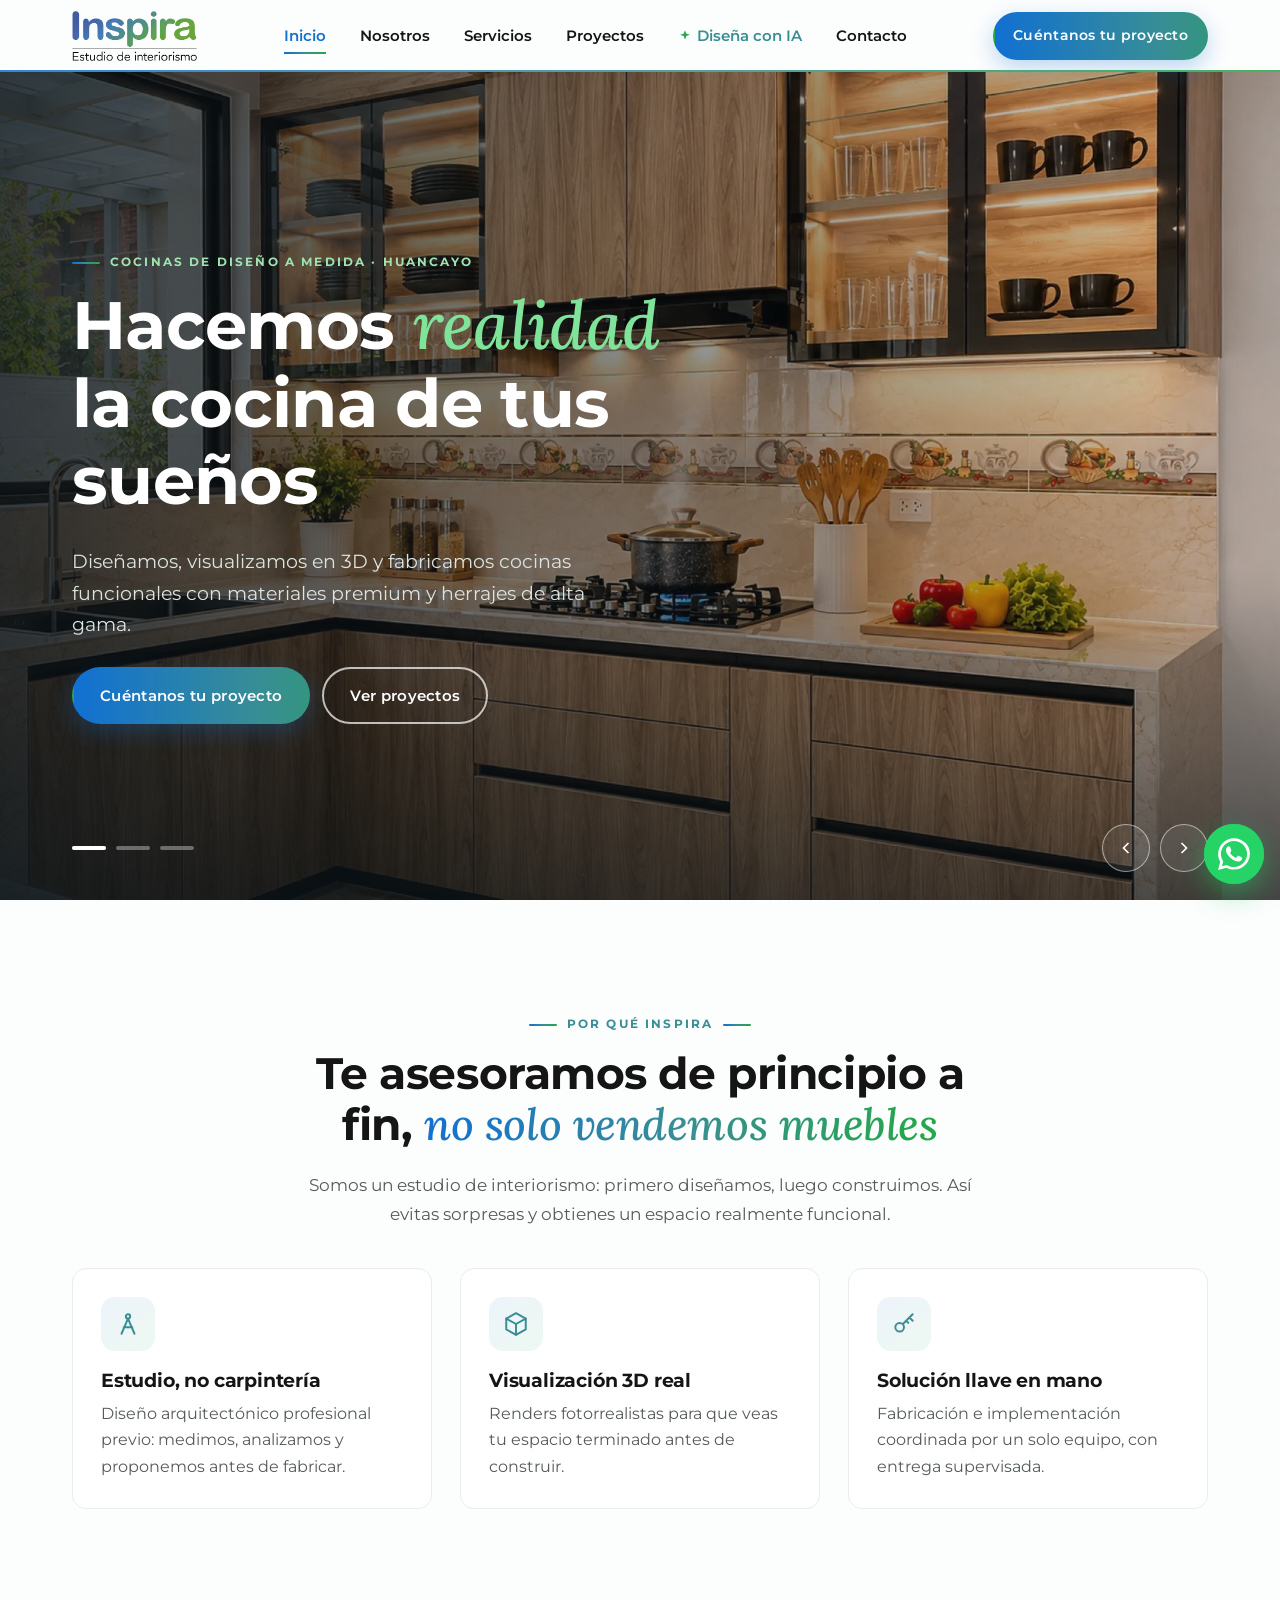
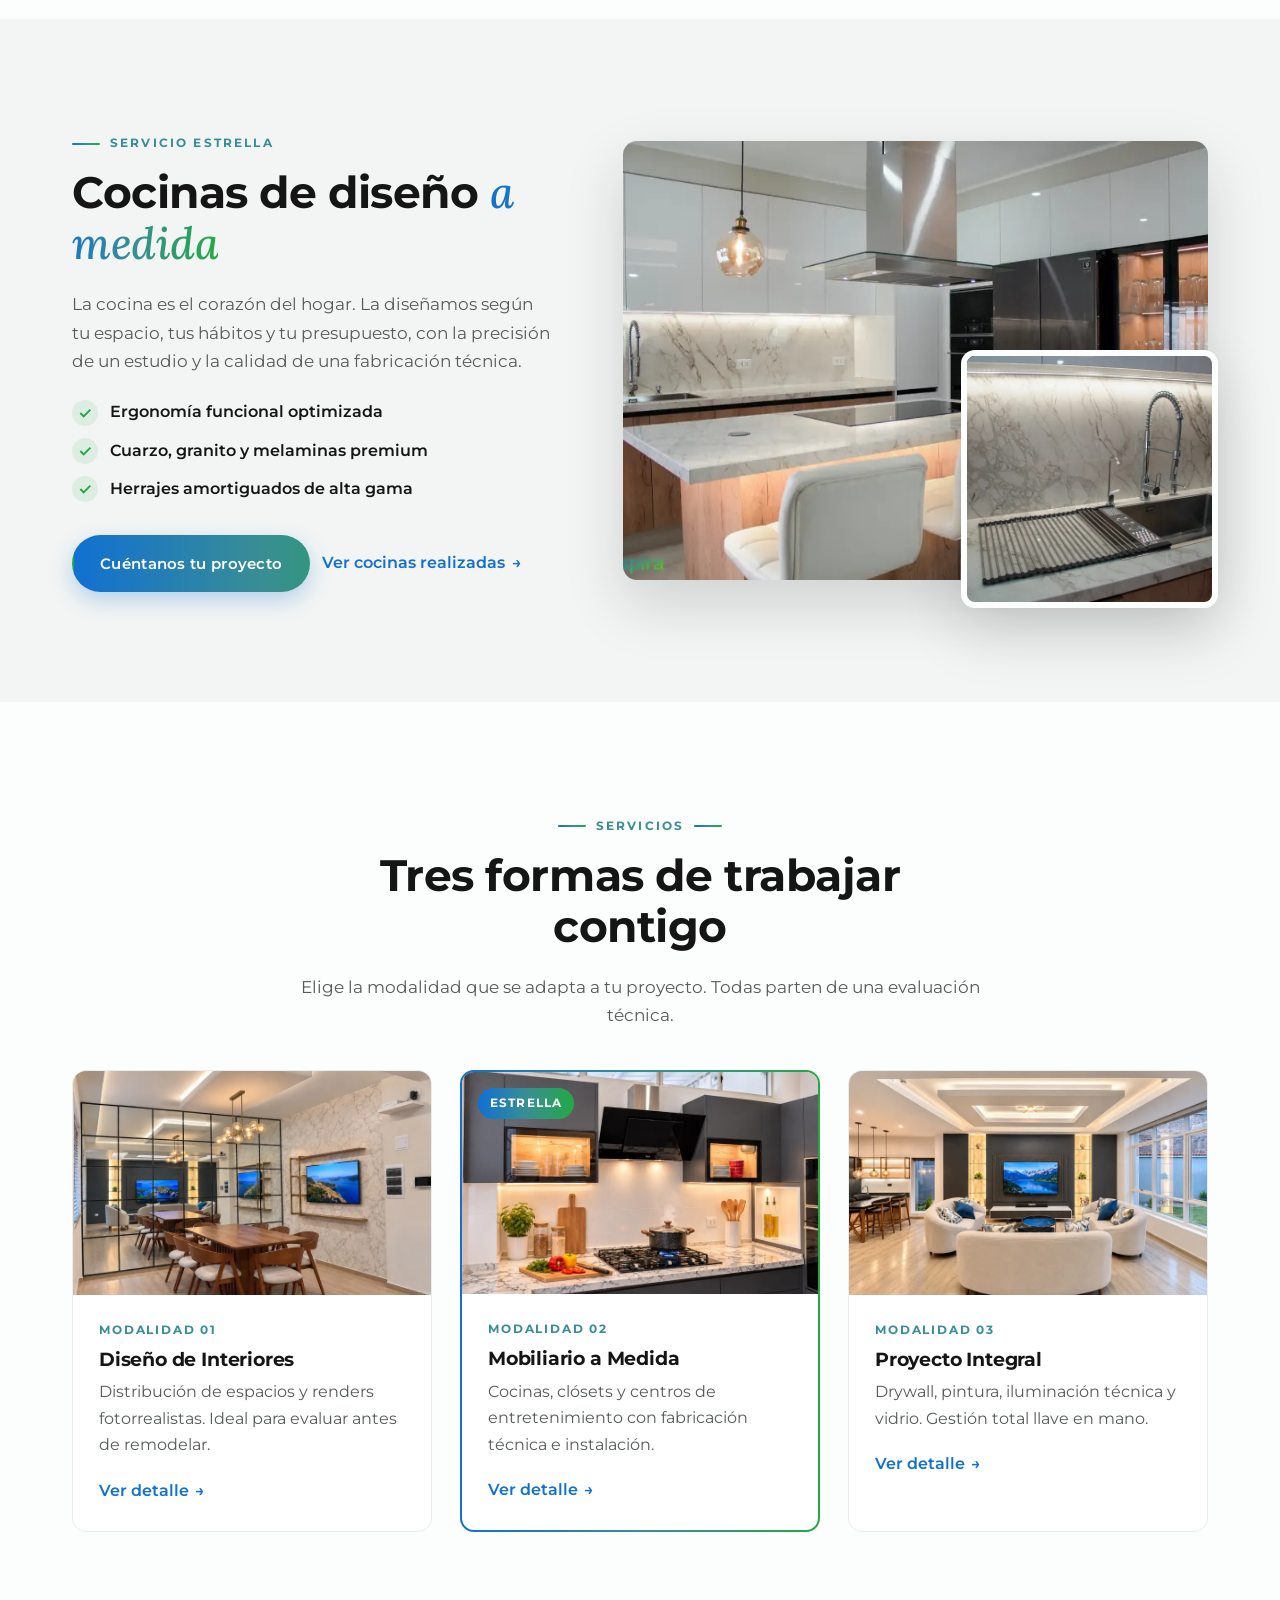
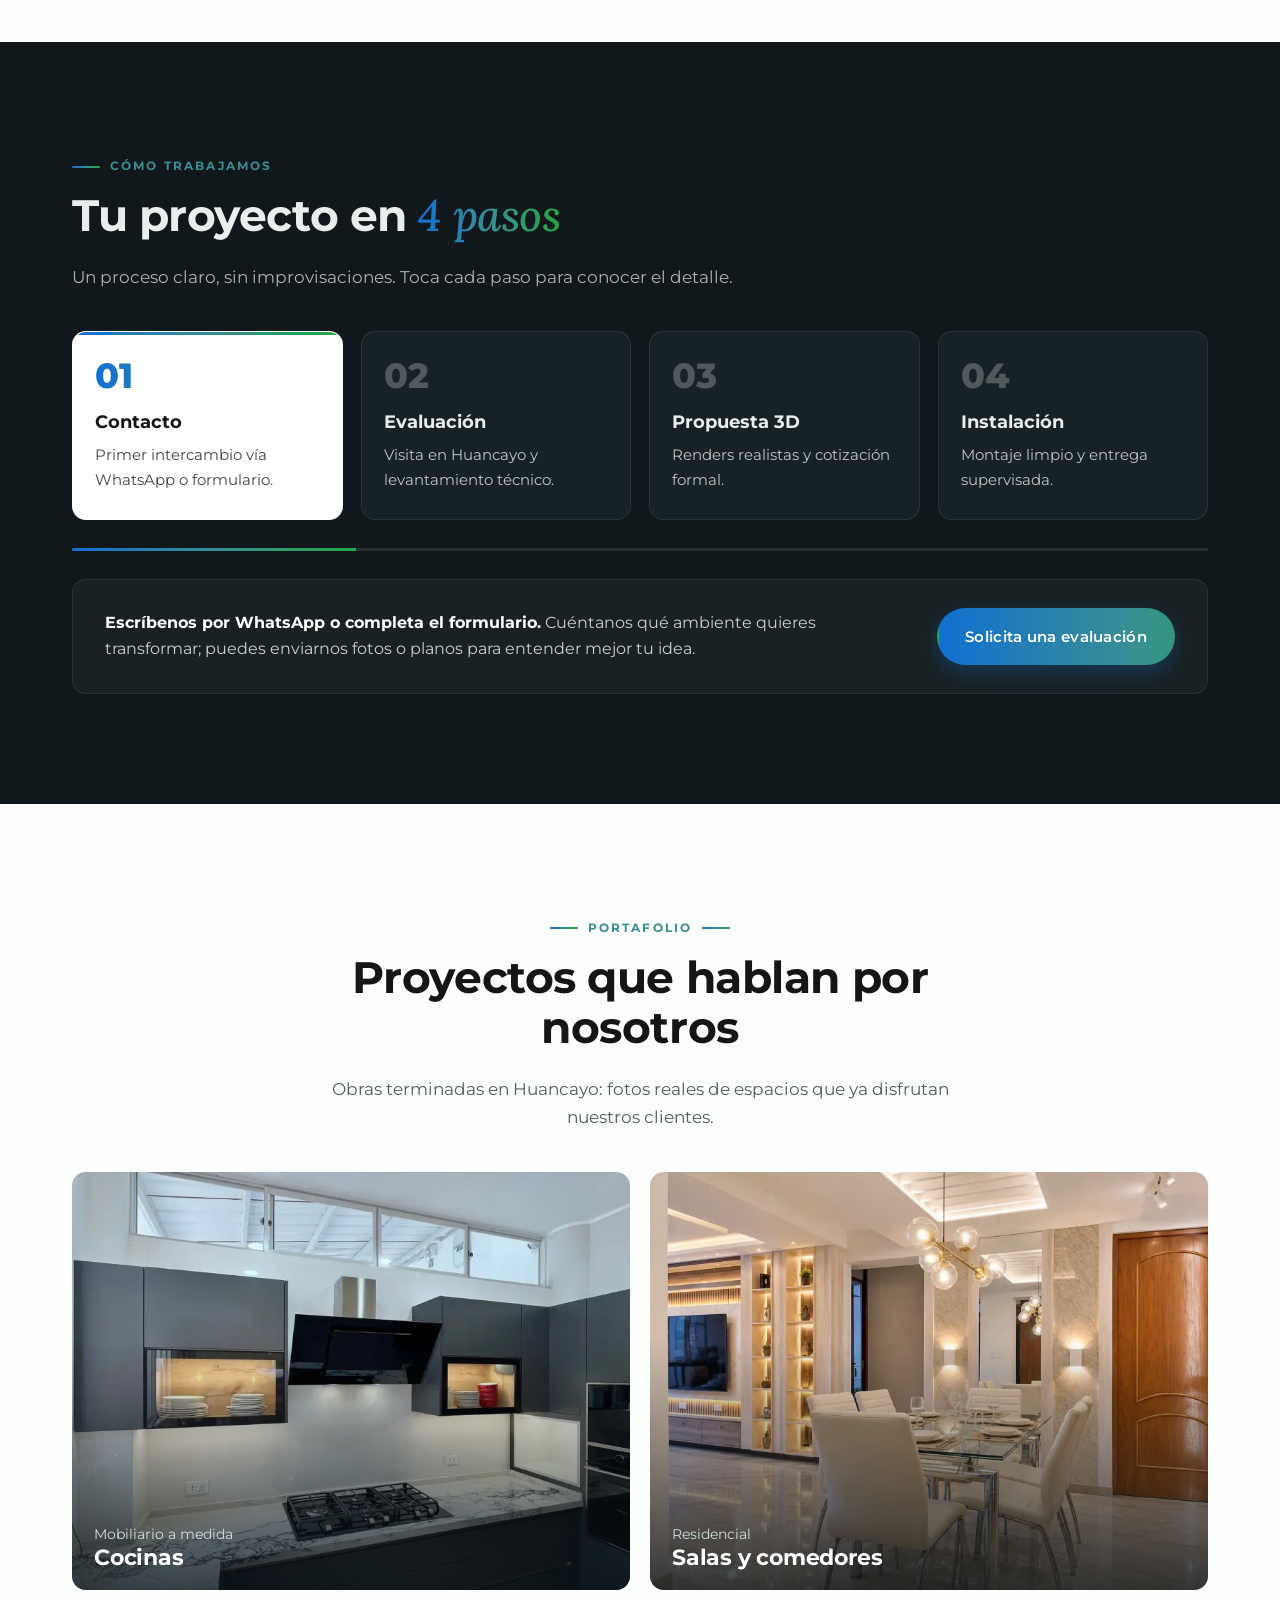
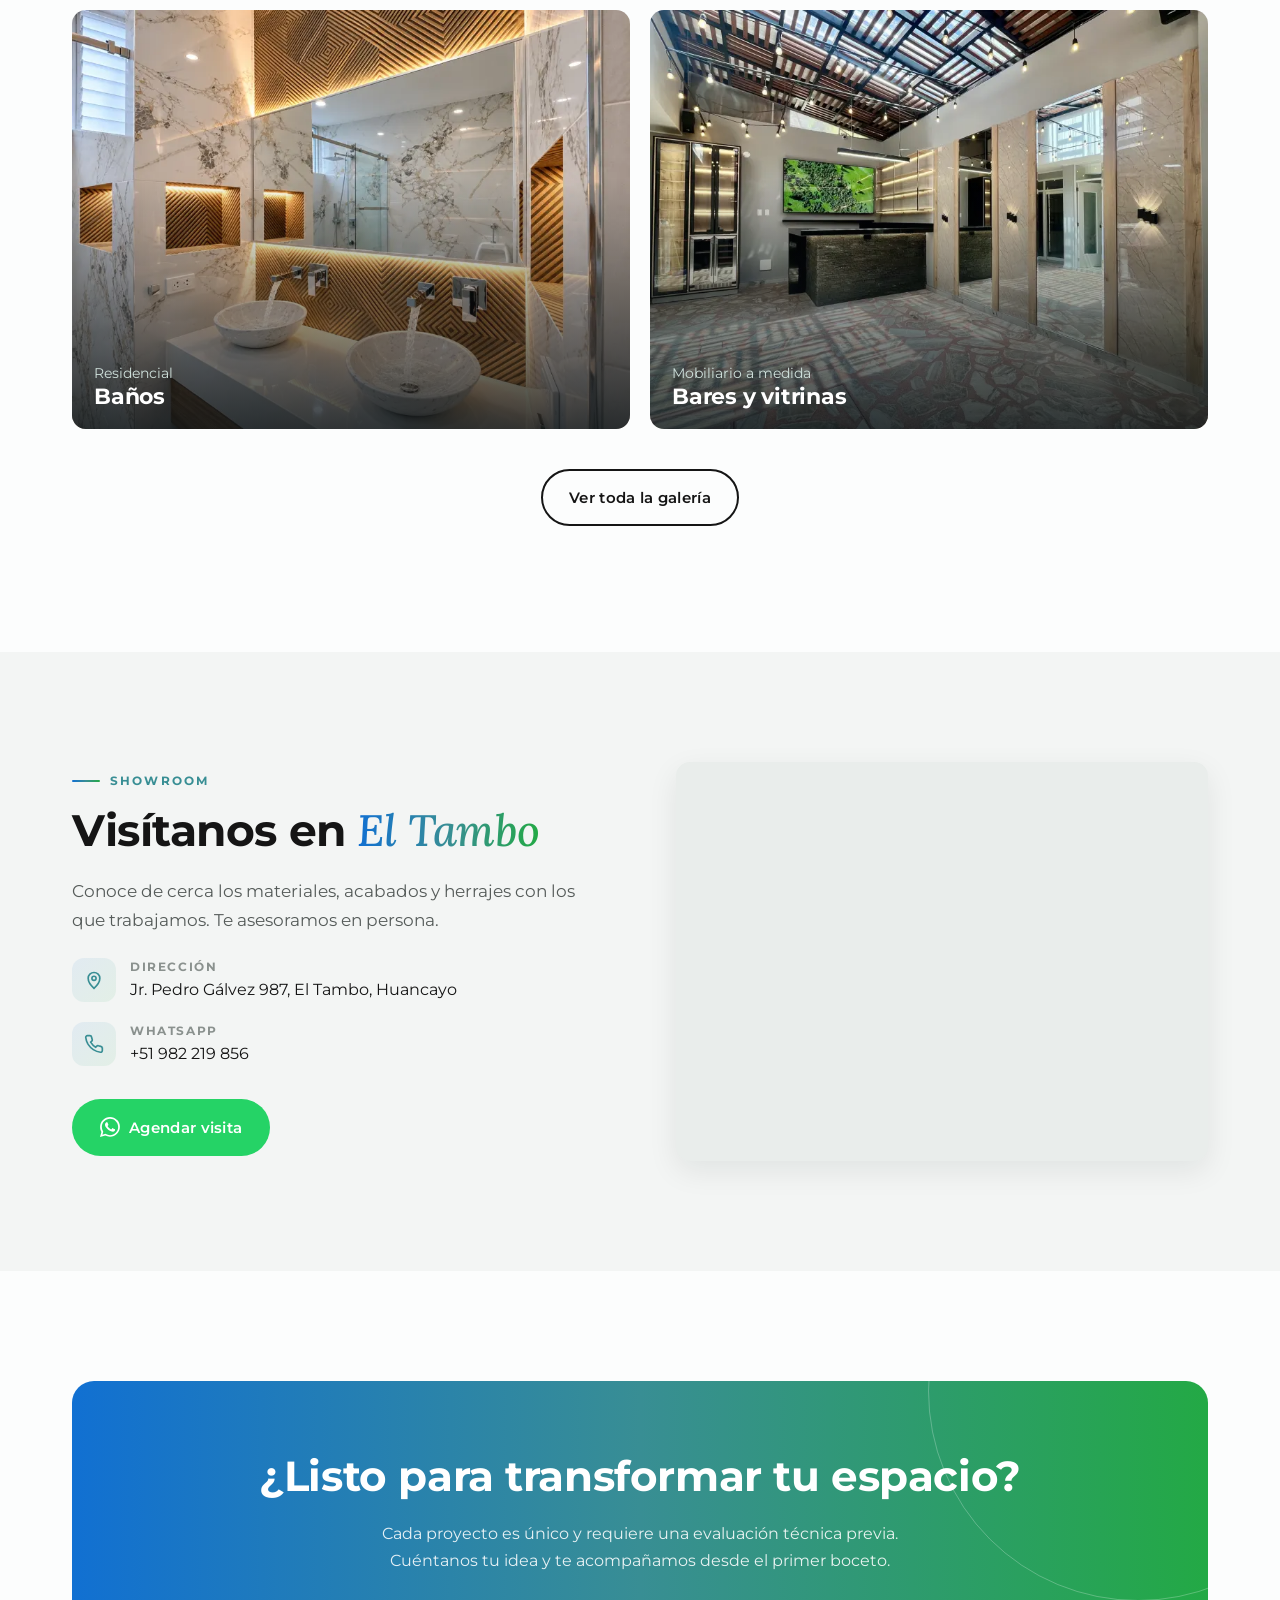
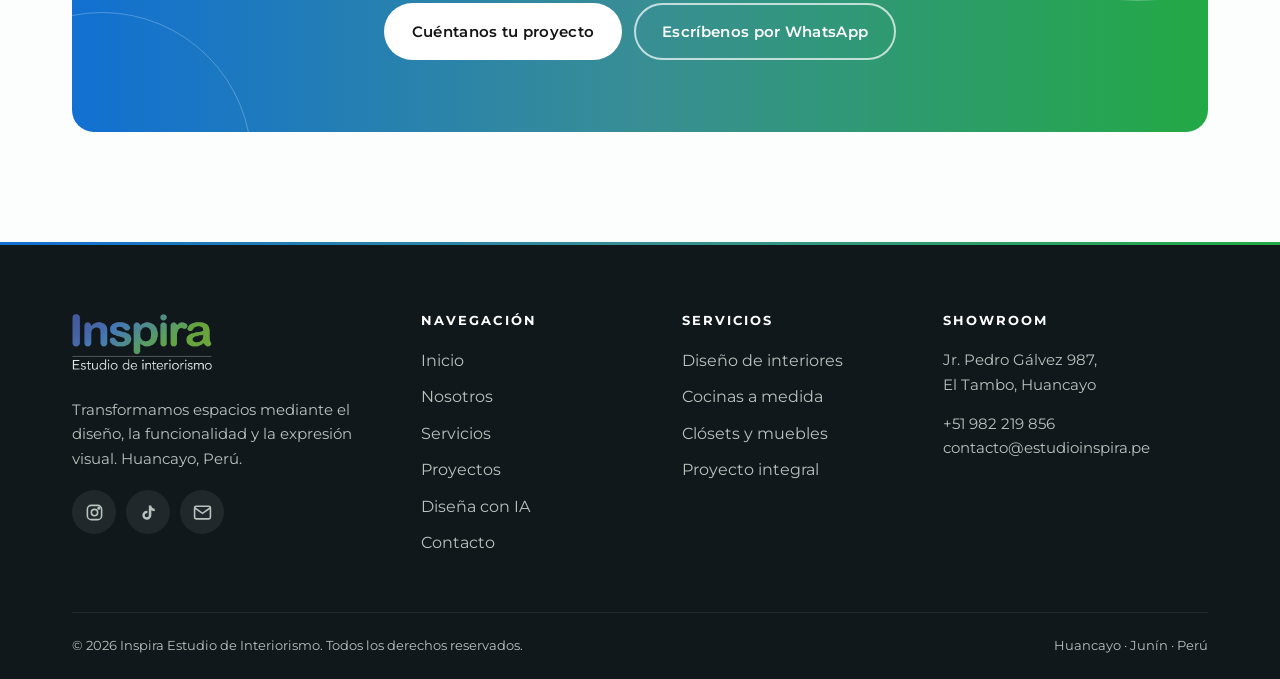
==== commit 65089ef8: "Coloca el logo de Inspira en encabezado y pie de todas las páginas Co-Authored-By: Claude Fable 5.2 " ====
--- a/index.html
+++ b/index.html
@@ -55,7 +55,7 @@
   <header class="header">
     <div class="container header__inner">
       <a class="logo" href="index.html" aria-label="Inspira Estudio de Interiorismo — Inicio">
-        <span class="logo__name">Inspira</span><span class="logo__tag">Estudio de interiorismo</span>
+        <img class="logo__img" src="assets/img/logo.webp" alt="Inspira — Estudio de interiorismo" width="474" height="189">
       </a>
       <nav class="nav" aria-label="Principal">
         <ul class="nav__list">
@@ -347,7 +347,7 @@
     <div class="container">
       <div class="footer__grid">
         <div>
-          <a class="logo logo--light" href="index.html" aria-label="Inspira — Inicio"><span class="logo__name">Inspira</span><span class="logo__tag">Estudio de interiorismo</span></a>
+          <a class="logo logo--light" href="index.html" aria-label="Inspira — Inicio"><img class="logo__img" src="assets/img/logo-light.webp" alt="Inspira — Estudio de interiorismo" width="474" height="189"></a>
           <p style="margin-top:1.2rem">Transformamos espacios mediante el diseño, la funcionalidad y la expresión visual. Huancayo, Perú.</p>
           <div class="socials">
             <a href="https://www.instagram.com/Inspira__estudio" target="_blank" rel="noopener" aria-label="Instagram"><svg viewBox="0 0 24 24" fill="none" stroke="currentColor" stroke-width="2"><rect x="3" y="3" width="18" height="18" rx="5"/><circle cx="12" cy="12" r="4"/><circle cx="17.5" cy="6.5" r="1" fill="currentColor"/></svg></a>
--- a/assets/css/styles.css
+++ b/assets/css/styles.css
@@ -108,14 +108,10 @@
 .link-arrow:hover::after { transform: translateX(4px); }
 
 /* ---------- Logo ---------- */
-.logo { display: inline-flex; flex-direction: column; line-height: 1; }
-.logo__name {
-  font-weight: 800; font-size: 1.85rem; letter-spacing: -.02em;
-  background: linear-gradient(90deg, #0a63f0, #0f8f95 55%, #2bbd16);
-  -webkit-background-clip: text; background-clip: text; color: transparent;
-}
-.logo__tag { font-size: .62rem; letter-spacing: .04em; color: var(--ink); border-top: 1px solid var(--ink); padding-top: 3px; margin-top: 3px; }
-.logo--light .logo__tag { color: #dfe6e4; border-color: #dfe6e4; }
+.logo { display: inline-flex; align-items: center; line-height: 1; }
+.logo__img { height: 44px; width: auto; display: block; }
+.footer .logo__img { height: 56px; }
+@media (min-width: 992px) { .logo__img { height: 50px; } }
 
 /* ---------- Header / Navbar (sticky) ---------- */
 .header {
@@ -408,6 +404,9 @@
 .socials svg { width: 19px; height: 19px; }
 .footer__bottom { margin-top: 56px; padding: 22px 0 96px; border-top: 1px solid rgba(255,255,255,.08); display: flex; flex-wrap: wrap; gap: 8px 24px; justify-content: space-between; font-size: .82rem; }
 @media (min-width: 768px) { .footer__bottom { padding-bottom: 22px; } }
+.visitas { display: inline-flex; align-items: center; gap: 6px; font-variant-numeric: tabular-nums; }
+.visitas svg { width: 15px; height: 15px; opacity: .7; }
+.visitas strong { color: #fff; font-weight: 600; }
 
 /* ---------- WhatsApp flotante ---------- */
 .wa-float {
@@ -438,12 +437,32 @@
 /* =========================================================
    Demo: Diseña tu espacio con IA
    ========================================================= */
-.ia-grid { display: grid; gap: 28px; align-items: start; }
-@media (min-width: 992px) { .ia-grid { grid-template-columns: 420px 1fr; gap: 40px; } }
-.ia-panel { background: #fff; border-radius: 20px; padding: 24px 20px; box-shadow: var(--shadow-lg); }
-@media (min-width: 768px) { .ia-panel { padding: 32px; } }
+/* Pasos en una columna, cada uno como acordeón; la generación del diseño debajo */
+.ia-grid { display: grid; gap: 28px; }
+.ia-panel { width: 100%; max-width: 860px; margin: 0 auto; background: #fff; border-radius: 20px; padding: 16px; box-shadow: var(--shadow-lg); display: grid; gap: 10px; }
+@media (min-width: 768px) { .ia-panel { padding: 24px; } }
+.ia-panel > #ia-generate { justify-self: center; width: 100%; max-width: 420px; margin-top: 10px; }
+.ia-panel > .ia-msg, .ia-panel > .ia-disclaimer { text-align: center; margin: 0; }
+
+/* Acordeón de pasos (se arma en ia-demo.js a partir de cada .ia-block) */
+.ia-acc { border: 1.5px solid var(--gray-100); border-radius: 14px; background: #fff; transition: border-color .25s, box-shadow .25s; scroll-margin-top: calc(var(--header-h) + 16px); }
+.ia-acc.is-open { border-color: transparent; background: linear-gradient(#fff, #fff) padding-box, var(--grad) border-box; box-shadow: 0 10px 28px rgba(17,112,210,.10); }
+.ia-acc__head { width: 100%; display: flex; align-items: center; gap: 12px; padding: 14px 16px; background: none; border: 0; cursor: pointer; text-align: left; border-radius: 14px; }
+.ia-acc__head .ia-step { margin: 0; flex: none; }
+.ia-acc__value { flex: 1; min-width: 0; text-align: right; font-size: .85rem; font-weight: 600; color: var(--ink); white-space: nowrap; overflow: hidden; text-overflow: ellipsis; }
+.ia-acc__check { flex: none; width: 22px; height: 22px; border-radius: 50%; display: grid; place-items: center; background: var(--gray-100); color: transparent; font-size: .72rem; font-weight: 800; transition: .25s; }
+.ia-acc.is-done .ia-acc__check { background: var(--green); color: #fff; }
+.ia-acc__chev { flex: none; width: 18px; height: 18px; color: var(--gray-400); transition: transform .3s var(--ease); }
+.ia-acc.is-open .ia-acc__chev { transform: rotate(180deg); color: var(--teal); }
+.ia-acc.is-open .ia-acc__value { visibility: hidden; }
+.ia-acc__body { display: grid; grid-template-rows: 0fr; transition: grid-template-rows .35s var(--ease); }
+.ia-acc.is-open .ia-acc__body { grid-template-rows: 1fr; }
+.ia-acc__inner { overflow: hidden; min-height: 0; }
+.ia-acc__inner > :first-child { margin-top: 0; }
+.ia-acc__pad { padding: 2px 16px 18px; }
 .ia-step { font-size: .72rem; font-weight: 700; letter-spacing: .16em; text-transform: uppercase; color: var(--teal); margin: 0 0 10px; }
-.ia-block + .ia-block { margin-top: 26px; }
+.ia-more .ia-block + .ia-block { margin-top: 20px; }
+.ia-stage { scroll-margin-top: calc(var(--header-h) + 16px); }
 .ia-upload { position: relative; display: block; border: 2px dashed var(--gray-100); border-radius: 14px; overflow: hidden; cursor: pointer; transition: border-color .2s, background .2s; background: var(--gray-50); }
 .ia-upload:hover, .ia-upload.is-drag { border-color: var(--teal); background: rgba(56,142,148,.05); }
 .ia-upload input { position: absolute; opacity: 0; width: 1px; height: 1px; }
@@ -452,6 +471,7 @@
 .ia-upload img { width: 100%; max-height: 260px; object-fit: cover; }
 .ia-upload__change { position: absolute; right: 10px; bottom: 10px; background: rgba(10,18,22,.75); color: #fff; font-size: .8rem; font-weight: 600; padding: 6px 12px; border-radius: 999px; }
 .style-grid { display: grid; grid-template-columns: repeat(2, 1fr); gap: 8px; }
+@media (min-width: 768px) { .ia-panel .style-grid { grid-template-columns: repeat(3, 1fr); } }
 .style-opt input { position: absolute; opacity: 0; pointer-events: none; }
 .style-opt span { display: block; height: 100%; padding: 12px; border-radius: 12px; border: 1.5px solid var(--gray-100); background: var(--gray-50); cursor: pointer; transition: .2s; font-weight: 700; font-size: .9rem; line-height: 1.3; }
 .style-opt small { display: block; font-weight: 500; font-size: .75rem; color: var(--gray-600); margin-top: 2px; }
@@ -472,9 +492,6 @@
 .ia-result .ba img:first-child { position: relative; height: auto; }
 .ia-actions { display: flex; flex-wrap: wrap; gap: 10px; margin-top: 18px; }
 .ia-disclaimer { font-size: .8rem; color: var(--gray-400); margin-top: 14px; }
-.ia-cocina-only[hidden] { display: none; }
-.ia-cocina-only { animation: fadeSlideIn .3s ease; }
-@keyframes fadeSlideIn { from { opacity: 0; transform: translateY(-8px); } to { opacity: 1; transform: translateY(0); } }
 .demo-tag { display: inline-block; background: rgba(255,255,255,.15); border: 1px solid rgba(255,255,255,.35); color: #fff; font-size: .72rem; font-weight: 700; letter-spacing: .12em; text-transform: uppercase; padding: 5px 12px; border-radius: 999px; margin-bottom: 14px; }
 
 /* Enlace "Diseña con IA" en el menú */
@@ -491,7 +508,7 @@
 .ia-hint { font-size: .82rem; color: var(--gray-600); margin: -4px 0 10px; }
 .layout-grid { display: grid; grid-template-columns: repeat(2, 1fr); gap: 8px; }
 @media (min-width: 420px) { .layout-grid { grid-template-columns: repeat(3, 1fr); } }
-@media (min-width: 992px) { .layout-grid { grid-template-columns: repeat(2, 1fr); } }
+@media (min-width: 768px) { .layout-grid { grid-template-columns: repeat(4, 1fr); } }
 .layout-opt input { position: absolute; opacity: 0; pointer-events: none; }
 .layout-opt span { display: flex; flex-direction: column; gap: 6px; height: 100%; padding: 8px 8px 10px; border-radius: 12px; border: 1.5px solid var(--gray-100); background: #fff; cursor: pointer; font-weight: 700; font-size: .82rem; text-align: center; transition: .2s; }
 .layout-opt img { width: 100%; aspect-ratio: 4/3; object-fit: contain; border-radius: 6px; background: #fff; }
@@ -506,13 +523,12 @@
 .ia-flow strong { display: block; font-size: 1rem; }
 .ia-flow p { margin: 2px 0 0; font-size: .86rem; color: var(--gray-600); line-height: 1.5; }
 @media (min-width: 768px) { .ia-flow li:not(:last-child)::after { content: "→"; position: absolute; right: -14px; top: 50%; transform: translateY(-50%); color: var(--teal); font-weight: 800; z-index: 1; } }
-.ia-more { margin-top: 26px; border: 1.5px solid var(--gray-100); border-radius: 14px; padding: 0 16px; }
+.ia-more { margin-top: 0; border: 1.5px solid var(--gray-100); border-radius: 14px; padding: 0 16px; }
 .ia-more[open] { padding-bottom: 16px; }
 .ia-more summary { cursor: pointer; list-style: none; padding: 14px 0; font-weight: 700; font-size: .92rem; display: flex; justify-content: space-between; align-items: center; }
 .ia-more summary::-webkit-details-marker { display: none; }
-.ia-more summary::after { content: "+"; font-size: 1.3rem; color: var(--teal); line-height: 1; }
-.ia-more[open] summary::after { content: "–"; }
+.ia-more summary::after { content: ""; width: 8px; height: 8px; margin-right: 5px; border-right: 2.5px solid var(--gray-400); border-bottom: 2.5px solid var(--gray-400); transform: translateY(-3px) rotate(45deg); transition: transform .3s var(--ease); }
+.ia-more[open] summary::after { transform: translateY(2px) rotate(-135deg); border-color: var(--teal); }
 .ia-more summary small { color: var(--gray-400); font-weight: 500; margin-left: 4px; margin-right: auto; }
-.ia-more .ia-block + .ia-block { margin-top: 20px; }
 .ia-subtitle { font-size: .72rem; font-weight: 700; letter-spacing: .16em; text-transform: uppercase; color: var(--teal); margin: 0 0 10px; }
 .ia-protect img { -webkit-user-select: none; user-select: none; -webkit-touch-callout: none; -webkit-user-drag: none; }
